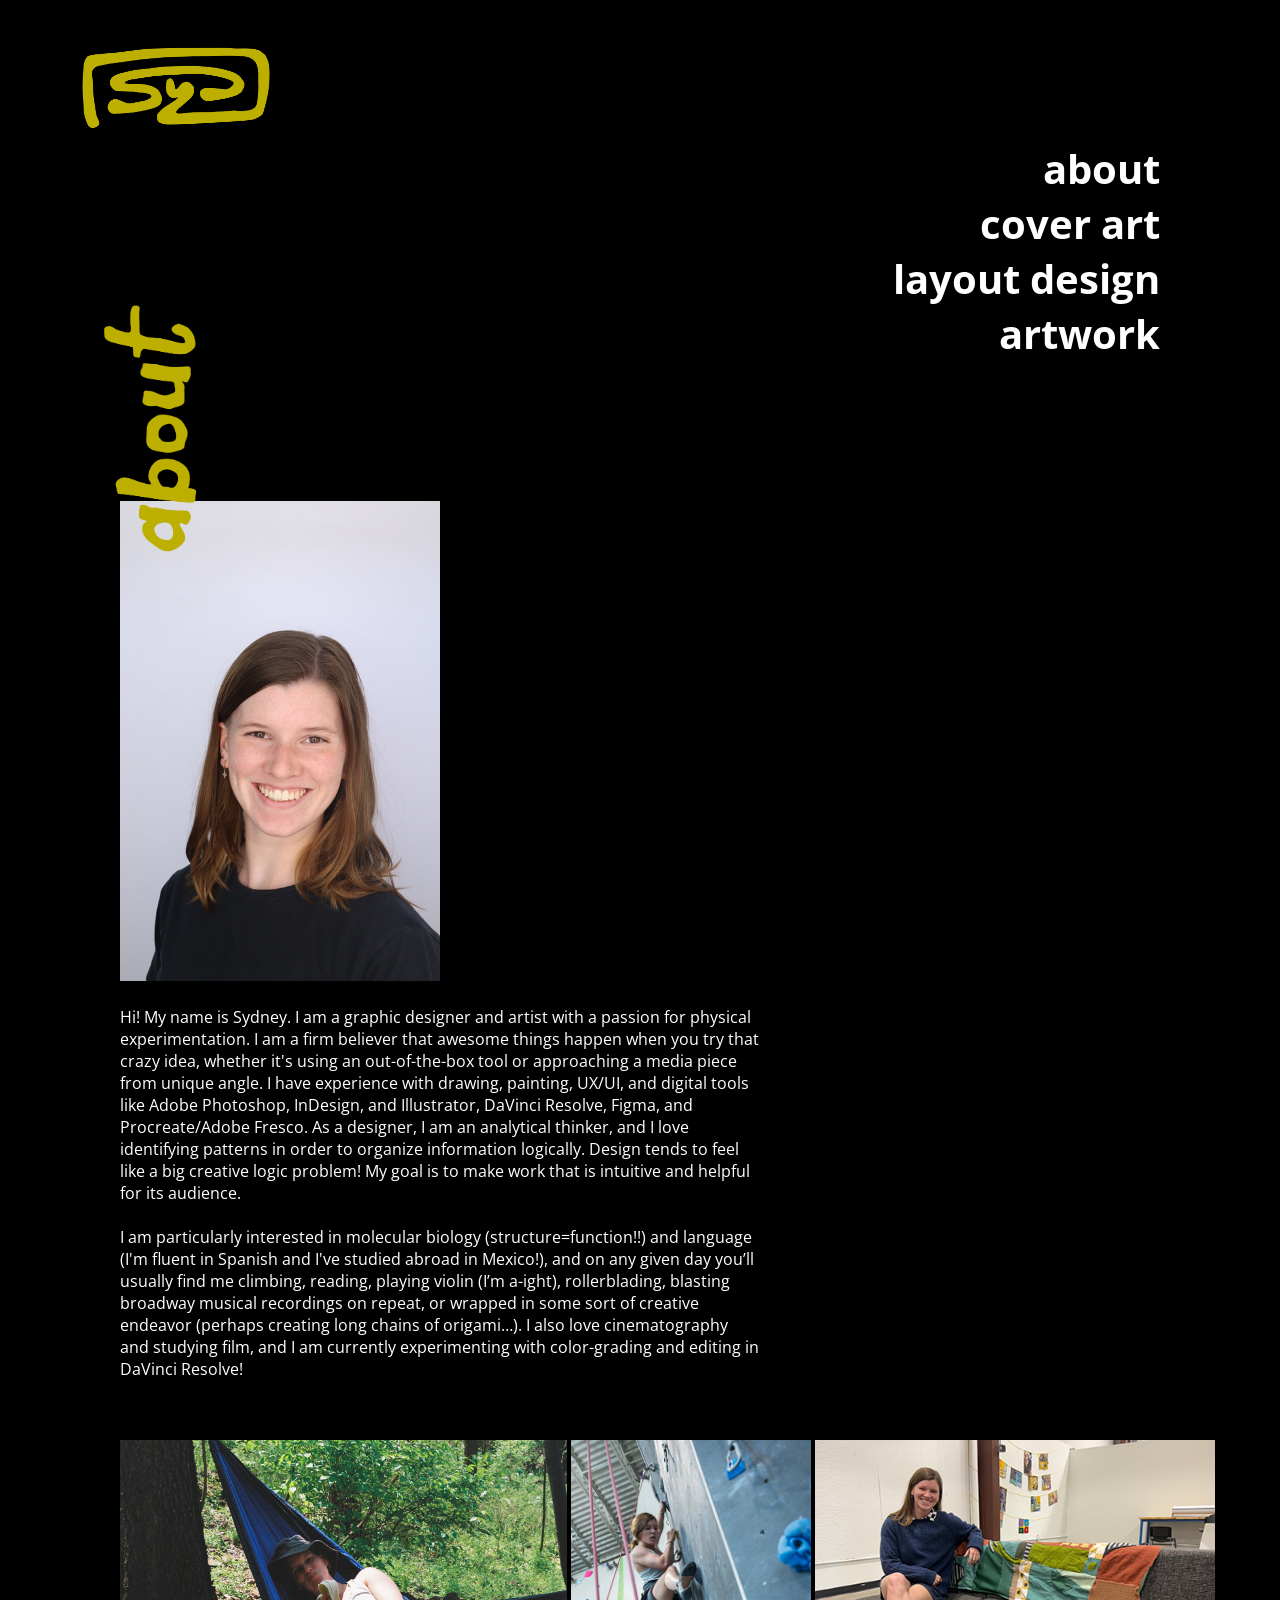
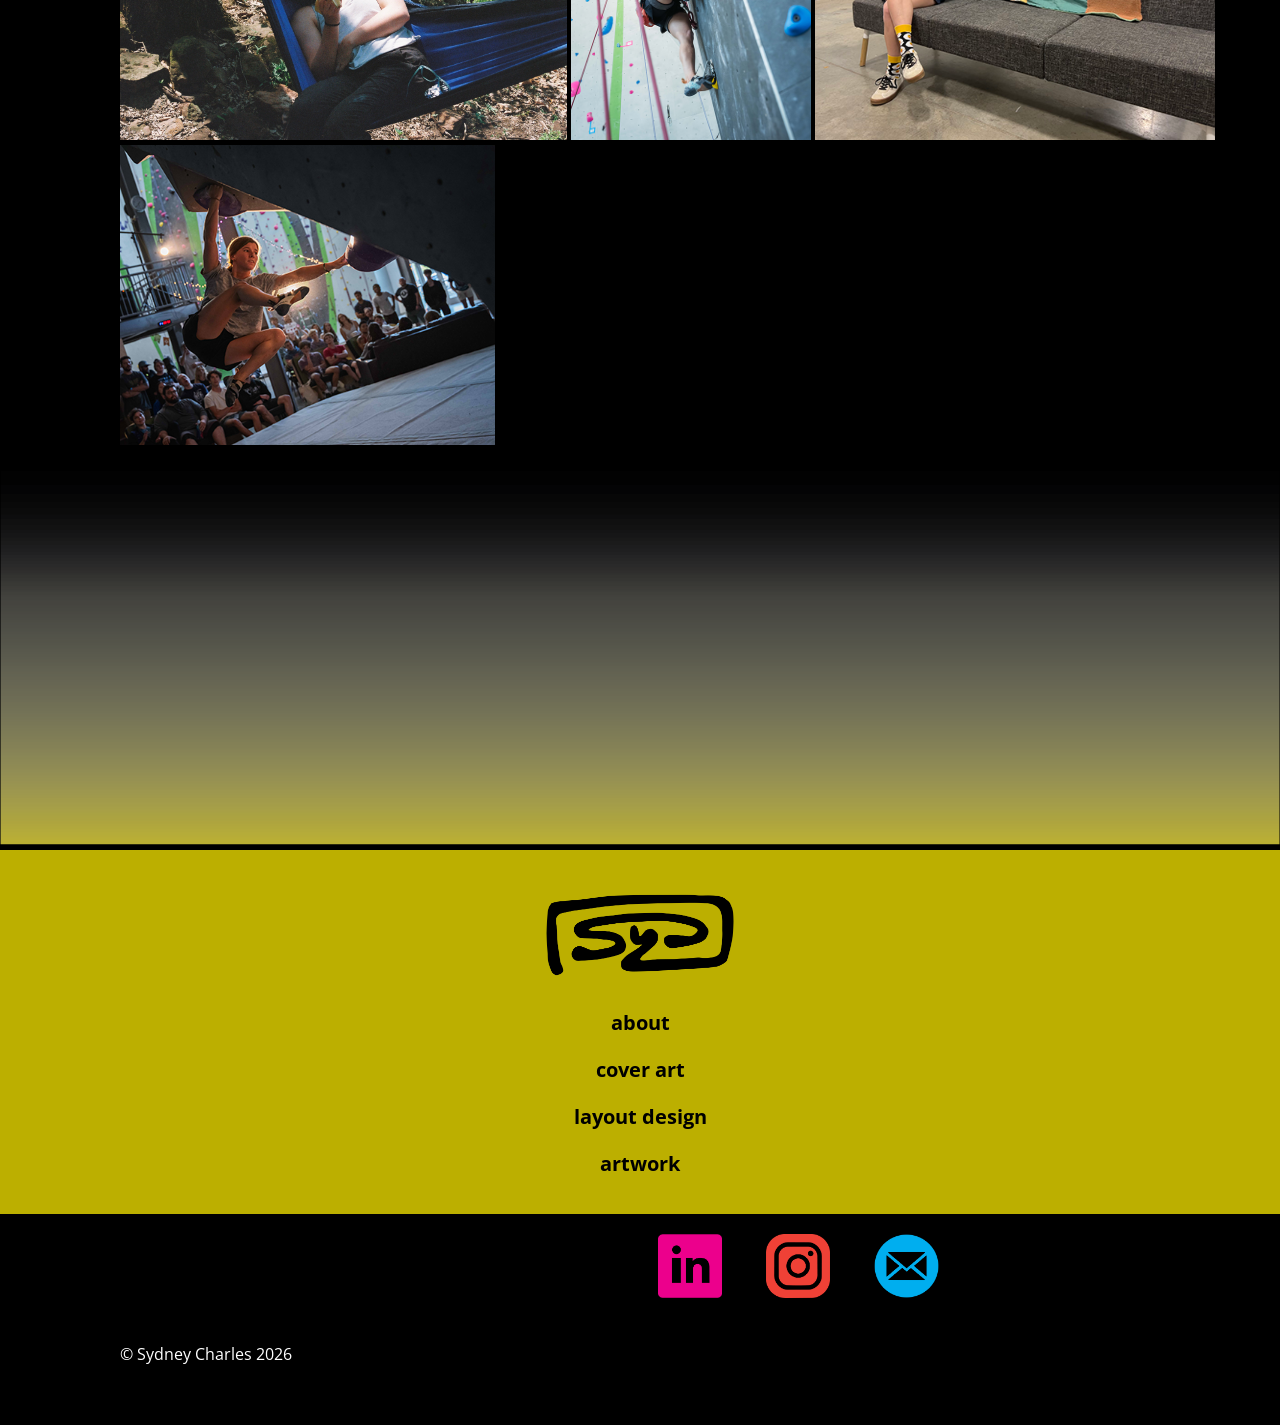
==== about/index.html @ a8200eae "new commit" ====
<!DOCTYPE html>
<html>  
    <head>
        <title>
            about
        </title>
        <link rel="stylesheet" href=" /style.css">
        <link rel="preconnect" href="https://fonts.googleapis.com">
        <link rel="preconnect" href="https://fonts.gstatic.com" crossorigin>
        <link href="https://fonts.googleapis.com/css2?family=Open+Sans:ital,wght@0,300..800;1,300..800&family=Special+Elite&display=swap" rel="stylesheet">
    </head>
    <body>
        <div>
            <a href="/">
                <img src="/assets/sydlogo-char.png" class="logo">
            </a>
        </div>
        <div class="navbardiv">
            <a href=" /about" class="navbar">
                <p>
                about
                </p>
            </a>
            <a href=" /coverart" class="navbar">
                <p>
                cover art
                </p>
            </a>
            <a href=" /layoutdesign" class="navbar">
                <p>
                layout design
                </p>
            </a>
            <a href=" /artwork" class="navbar">
                <p>
                artwork
                </p>
            </a>
        </div>
        <div>
            <img src="/assets/about_char.png" class="funcategories">
        </div>
        </div>
        <img class="portrait" src="/assets/image_me.png">
        <div>
            <p class="blurb">     Hi! My name is Sydney. I am a graphic designer and artist with a passion for physical experimentation. 
                I am a firm believer that awesome things happen when you try that crazy idea, whether it's using an out-of-the-box tool or
                approaching a media piece from unique angle. I have experience with drawing, painting, UX/UI, and digital tools like 
                Adobe Photoshop, InDesign, and Illustrator, DaVinci Resolve, Figma, and Procreate/Adobe Fresco. As a designer, 
                I am an analytical thinker, and I love identifying patterns in order to organize information logically. Design tends to feel
                like a big creative logic problem! My goal is to make work that is intuitive and helpful for its audience.
            <br/>
            <br/>
                I am particularly interested in molecular biology (structure=function!!) and language (I'm fluent in Spanish and I've studied abroad in Mexico!), 
                and on any given day you’ll usually find me climbing, reading, playing violin (I’m a-ight), rollerblading, blasting broadway musical 
                recordings on repeat, or wrapped in some sort of creative endeavor (perhaps creating long chains of origami…). I also love cinematography
                and studying film, and I am currently experimenting with color-grading and editing in DaVinci Resolve!
            </p>
        </div>
        <div class="aboutimagediv">
            <img src="/assets/hammock.JPEG" class="aboutimage">
            <img src="/assets/image_toprope.png" class="aboutimage">
            <img src="/assets/image_meoncouch.png" class="aboutimage">
            <img src="/assets/image_bouldering.png" class="aboutimage">
        </div>
        <img src="/assets/footergradient.png" class="footergradient">
        <div class="footer">
            </br>
            <a href="/">
                <img src="/assets/sydlogo-black.png" class="logofooter">
            </a>
        </div>
        <div class="footer">
            <a href=" /about">
                <p>
                    about
                </p>
            </a>
        </div>
        <div class="footer">
            <a href=" /coverart">
                <p>
                    cover art
                </p>
            </a>
        </div>
        <div class="footer">
            <a href=" /layoutdesign">
                <p>
                    layout design
                </p>
            </a>
        </div>
        <div class="footer">
            <a href=" /artwork">
                <p>
                    artwork
                    <br/>
                    <br/>
                </p>
            </a>
        </div>
         <div class="contacticons">
            <a href="https://www.linkedin.com/in/sydney-charles-209531306/"
                target="_blank">
                <img class="linkedin" src="/assets/linkedinlogo.png">
            </a>
            <a href="https://www.instagram.com/syd_send/"
                target="_blank">
                <img class="linkedin" src="/assets/instagramlogo.png">
            </a>
            <a href="mailto:sydneykcharles@gmail.com">
               <img class="linkedin" src="/assets/email.png">
            </a>
        </div>
        <div>
            <p class="blurb">
                © Sydney Charles 2026
            </p>
        </div>
    </body>
</html>
---- style.css ----
body {
    font-family: "open sans";
    background-color: black;
}

* {
    margin: 0;
    padding: 0;
}

a {
    text-decoration: none;
    color: inherit;
}

:root {
    --chartreuse: #BCAF00;
}

.logo {
    max-width: 15%;
    margin: 40px 0px 0px 80px;
    position: ;
}

.logofooter {
    max-width: 15%;
    margin: 0px 0px 0px 0px
}

.navbar {
    color:white;
    background-color:black;
    font-size: 40px;
    font-weight: bold;
    overflow: scroll;
    font-family: "open sans";
    text-align: right;
}

.navbardiv {
    margin: 0px 120px 0px 0px;
}

.navbar:hover {
    color: var(--chartreuse);
    cursor: pointer;
}

.navbar:active {
    color:orangered;
}

.motto {
    color: white;
    background-color: black;
    font-size: 100px;
    font-weight:;
    margin: 60px 0px 40px 120px;
}

.mottofun1:hover {
    color:#BCAF00;
    cursor: crosshair;
}

.calltoaction {
    color: var(--chartreuse);
    background-color: black;
    font-size: 40px;
    font-weight: ;
    width: 20rem;
    height: 4rem;
    text-align: center;
    border: 2px;
    border-style:solid;
    border-color: var(--chartreuse);
    border-radius: 20rem;
    padding: 0px 0px 0px 0px;
    margin: 20px 0px 0px 120px;
}

.calltoaction:hover {
    cursor: pointer;
    background-color: #BCAF00;
    color: black;
    border-color: var(--chartreuse);
}

.calltoaction:active {
    background-color:orangered;
    color:black;
    border-color:orangered
}

.blurb {
    color: white;
    background-color: black;
    font-size: 16px;
    width: 50%;
    margin: 20px 0px 60px 120px;

}
.blurbtitle {
    color: var(--chartreuse);
    background-color: black;
    font-size: 30px;
    margin: 30px 0px 0px 120px;
    font-weight: bold;
}

.fullwidthimage {
    max-width: 100%;
}

.quote {
    color: white;
    background-color: black;
    font-size: 50px;
    margin: 10rem 0rem;
    text-align: center;
}

.yellowtext {
    color:#BCAF00
}

.footer {
    text-align: center;
    color: black;
    background-color: #BCAF00;
    font-size: 20px;
    padding: 10px 0px;
    font-weight: bold;
}

.footer:hover {
    color:orangered;
    cursor:pointer;
}

.footer:active {
    color:#00aeef
}
.email {
    color: white;
    background-color:#BCAF00;
    text-align: center;
    padding: 2rem;
    font-weight: ;
    font-size: 20px;
}
.email:hover {
    background-color: ;
    color: orangered;
}

.linkedin {
    max-width: 10%;
    padding:20px 20px;
}

.portrait {
    max-width:25%;
    max-height:fit-content;
    border-style:solid;
    border:4px;
    border-color:#BCAF00;
    border-radius:;
    margin: 0px 0px 0px 120px;
}

.albumimage {
    max-width: 50%;
    margin: 0px 0px 0px 120px;
}

.threequarterwidthimage {
    max-width: 75%;
    max-height: auto;
    margin: 0px 0px 0px 120px;
}

.halfwidthimage {
    max-width: 50%;
    max-height: auto;
}

.smallimage {
    max-width: 20%;

}

.funcategories {
    transform: rotate(-90deg);
    display: inline-block;
    margin: 0px 0px 0px 0px;
    max-width:300px;
    top: 145px;
    left: 80px;

}

.aboutimage {
    max-width: 500px;
}

.fableimage {
    max-width: 50%;
    margin: 0px 0px 0px 120px;
}

.fable {
    background-color: black;
    padding: 0px 0px 0px 0px;
}

.fableblurb {
    color: white;
    background-color: black;
    font-size: 16px;
    width: 50%;
    margin: 20px 0px 0px 120px;
    padding: 0px 0px 60px 0px
}

.fableblurbtitle {
    color: var(--chartreuse);
    background-color: black;
    font-size: 30px;
    margin: 30px 0px 0px 120px;
    font-weight: bold;
}

.fablegradient {
    max-width: 100%

}

.footergradient {
    max-width: 100%;
    margin: 0px;
}

.drawingimage {
    max-height: 600px;
}

.drawingimagediv {
    margin: 0px 0px 0px 120px;
}

.origamipainting {
    margin: 0px 0px 0px 120px;
}

.collage {
    max-height: 500px;
}

.collagediv {
    margin: 0px 0px 0px 120px;
}

.contacticons {
    margin: 0px 0px 0px 638px;
}

.gap {
    margin: 120px 0px;
}

.aboutimagediv {
    margin: 0px 0px 0px 120px;
}

.aboutimage {
    max-height: 300px;
}

.bananasdiv {
    margin: 0px 0px 0px 120px  
}

.bananas {
    max-height: 600px;
}

.possumicon {
    max-height: 180px;
}

.possum {
    max-height: 500px;
}

.possumdiv {
    margin: 0px 0px 0px 120px;
}

.theater {
    max-height: 500px;
}

.theaterpres {
    max-width: 500px;
}
.theaterdiv {
    margin: 0px 0px 0px 120px;
}
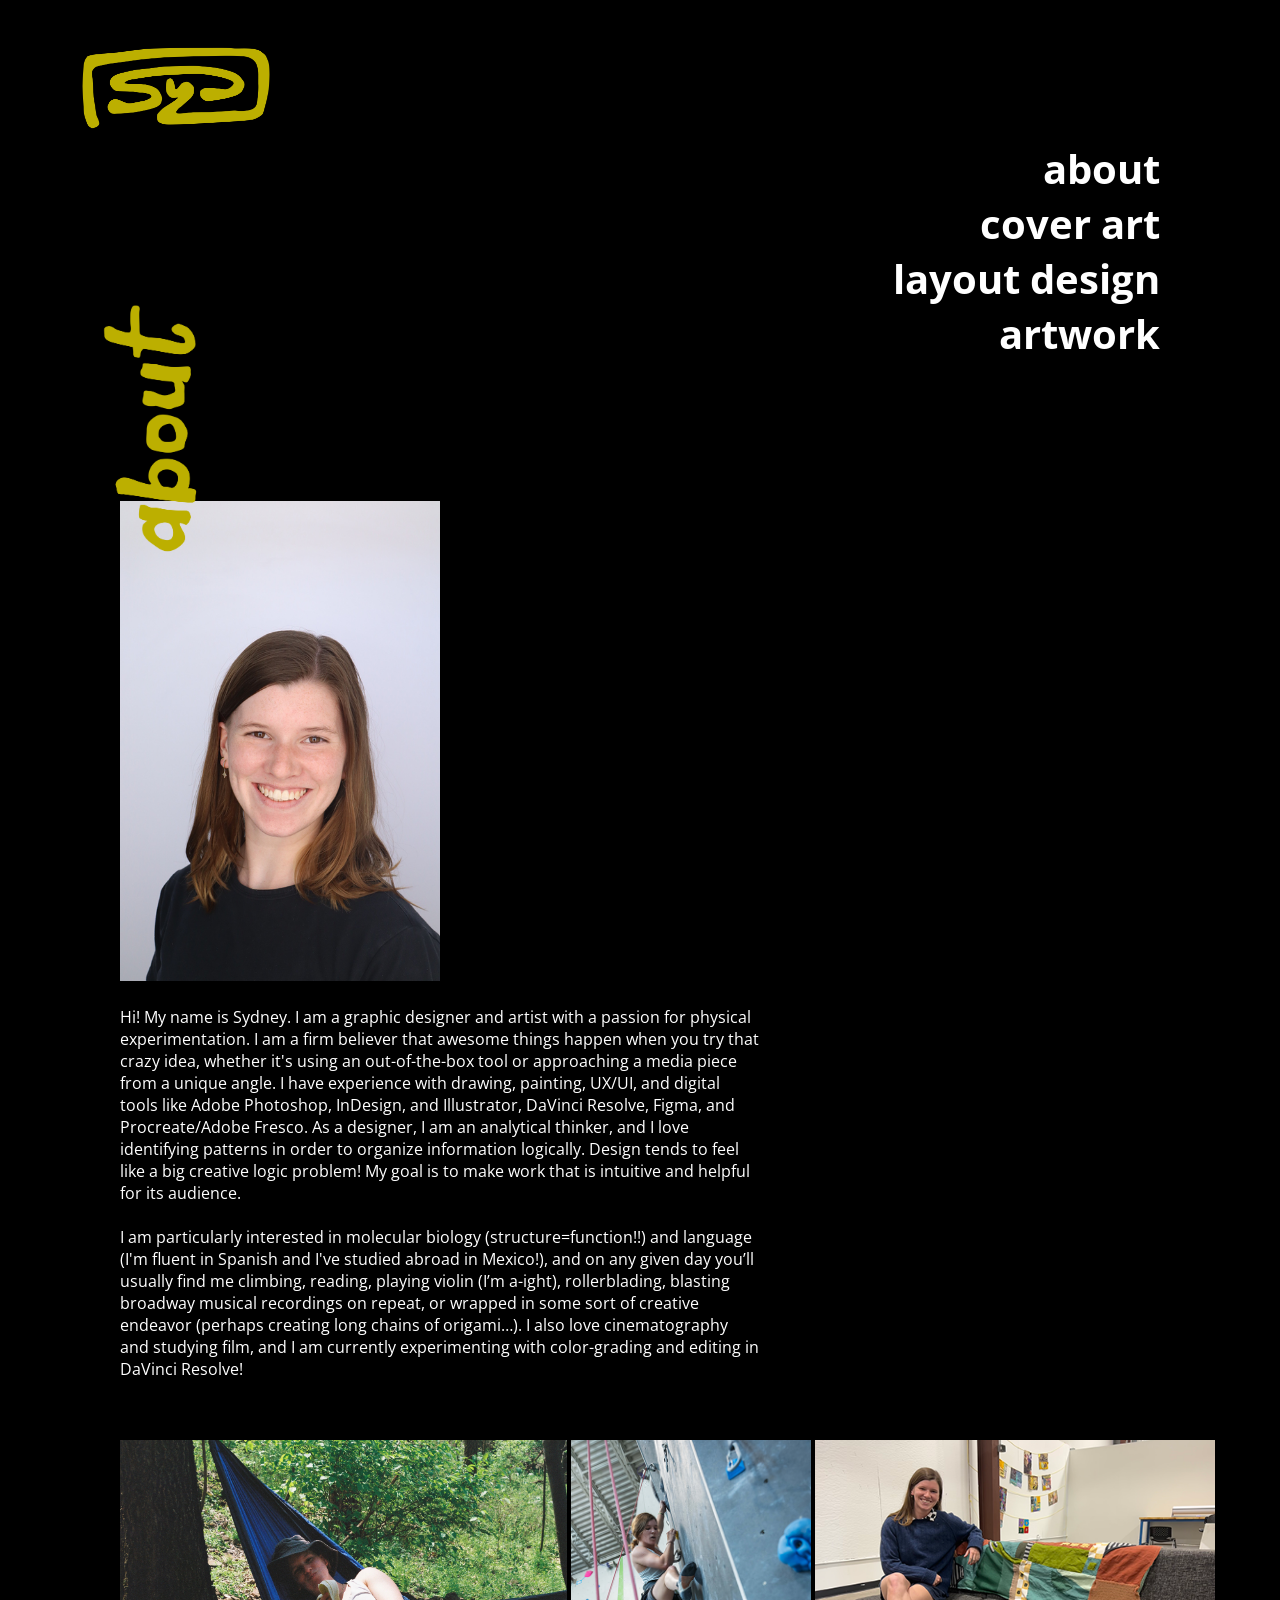
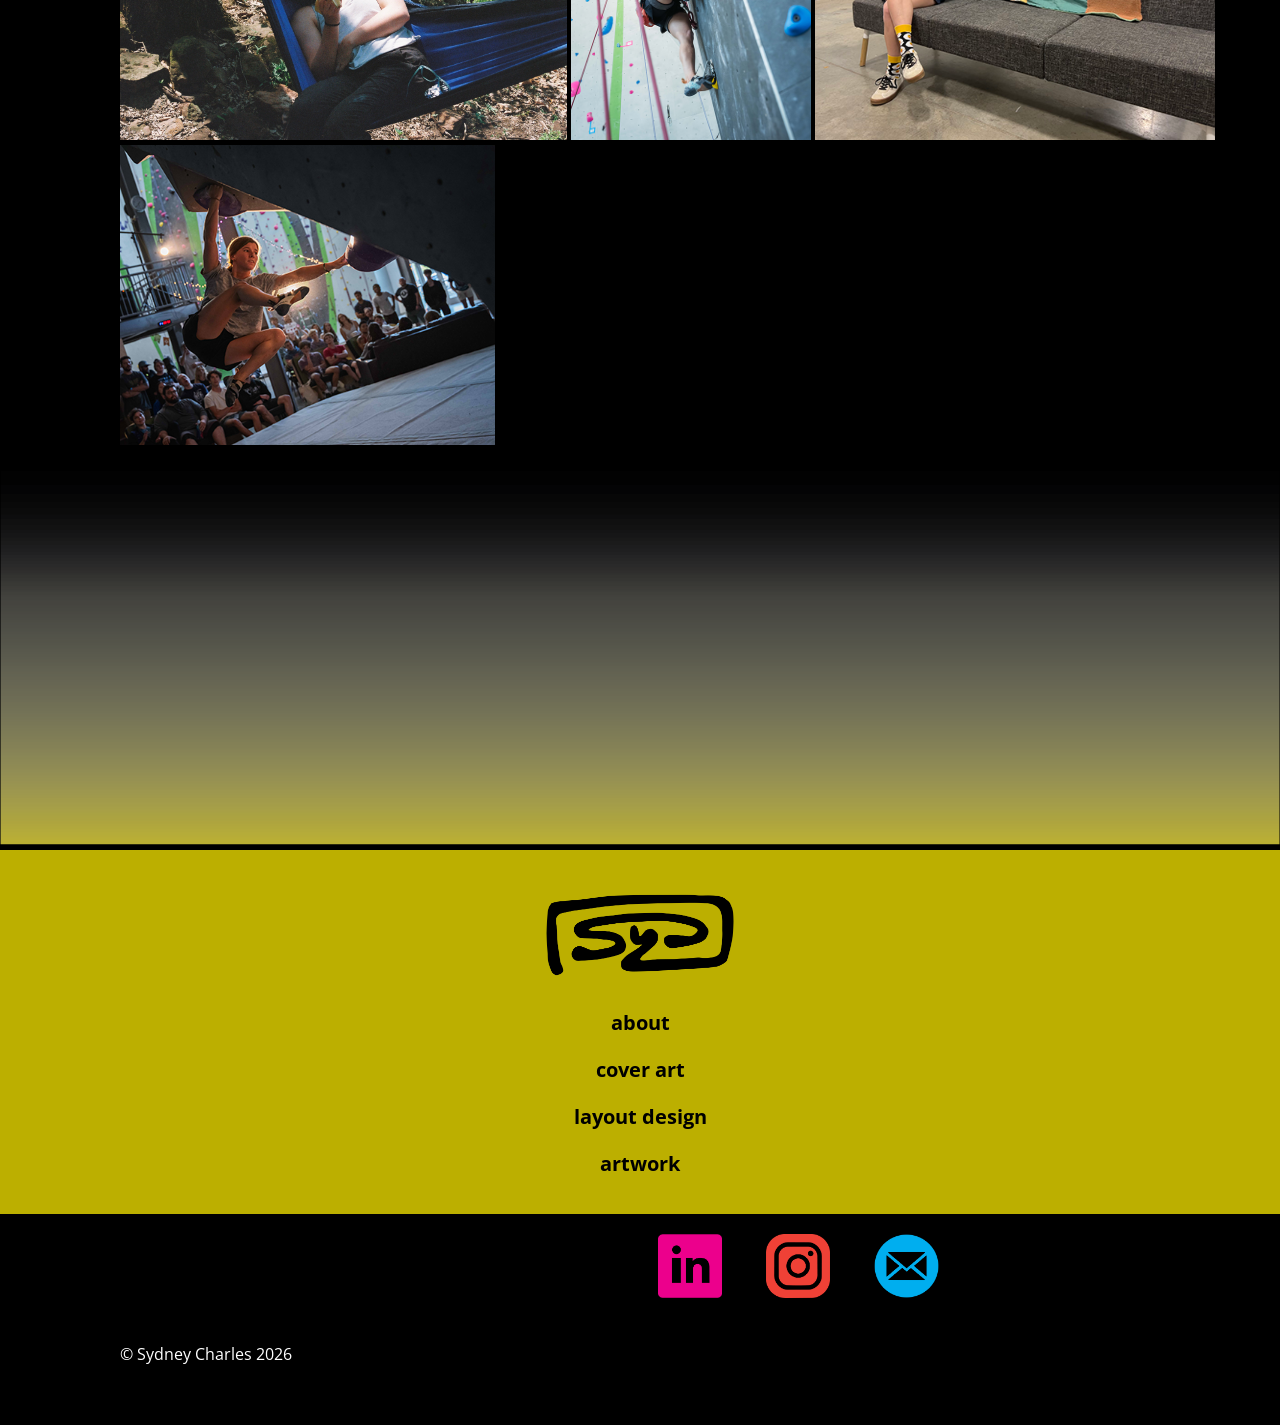
==== commit a7cb11d8: "new commit" ====
--- a/about/index.html
+++ b/about/index.html
@@ -45,7 +45,7 @@
         <div>
             <p class="blurb">     Hi! My name is Sydney. I am a graphic designer and artist with a passion for physical experimentation. 
                 I am a firm believer that awesome things happen when you try that crazy idea, whether it's using an out-of-the-box tool or
-                approaching a media piece from unique angle. I have experience with drawing, painting, UX/UI, and digital tools like 
+                approaching a media piece from a unique angle. I have experience with drawing, painting, UX/UI, and digital tools like 
                 Adobe Photoshop, InDesign, and Illustrator, DaVinci Resolve, Figma, and Procreate/Adobe Fresco. As a designer, 
                 I am an analytical thinker, and I love identifying patterns in order to organize information logically. Design tends to feel
                 like a big creative logic problem! My goal is to make work that is intuitive and helpful for its audience.
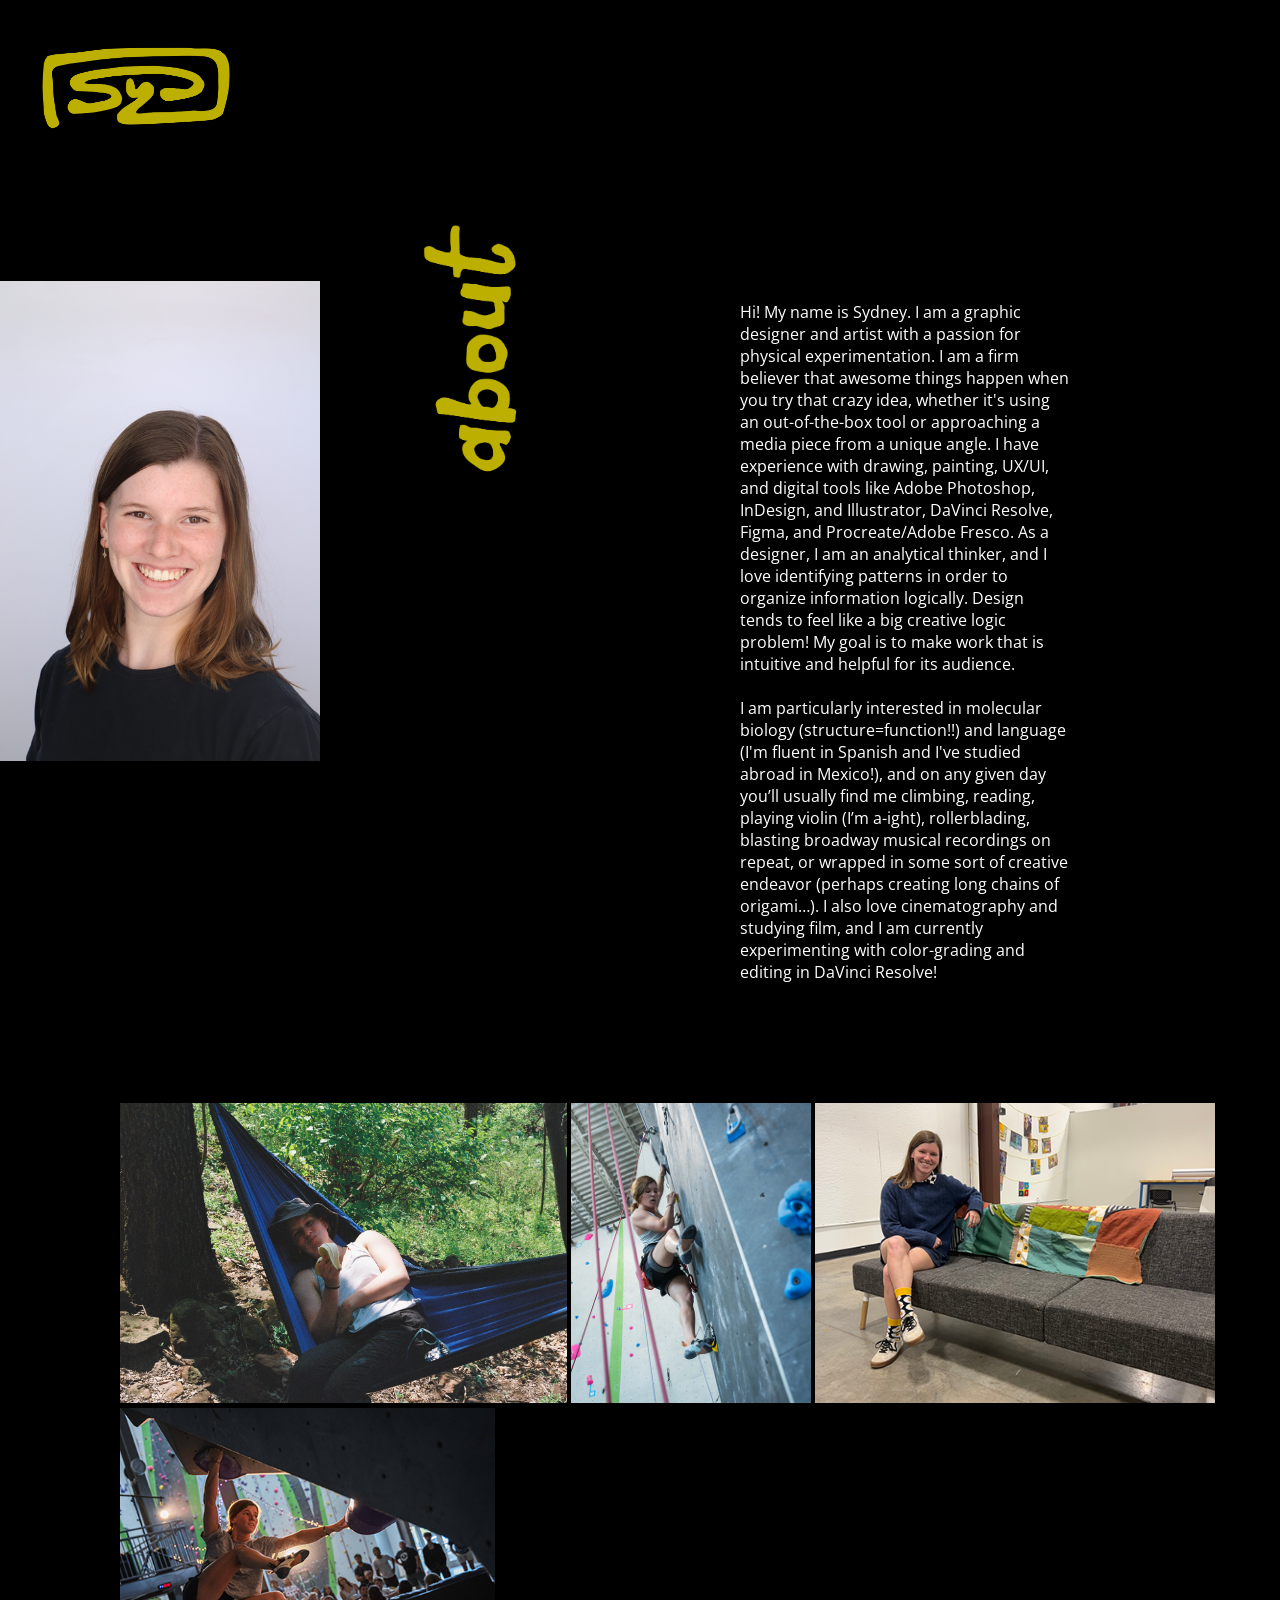
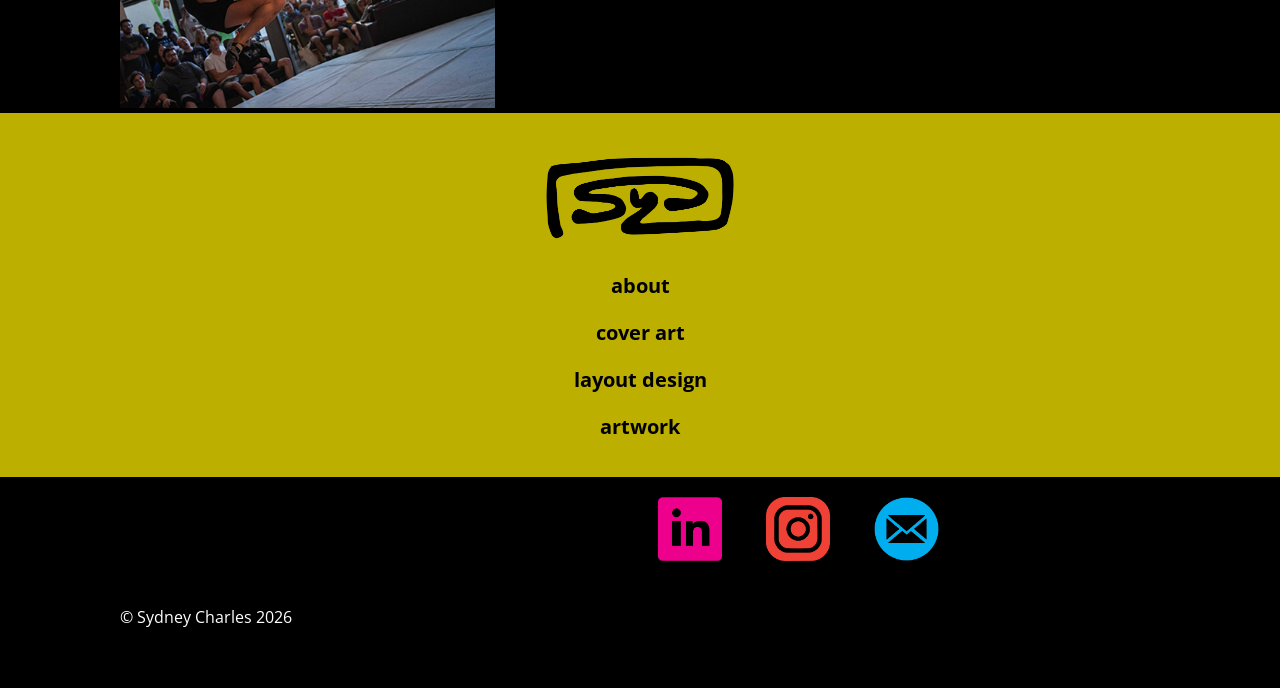
==== commit 122e7a1a: "new commit" ====
--- a/about/index.html
+++ b/about/index.html
@@ -37,25 +37,24 @@
                 </p>
             </a>
         </div>
-        <div>
+        <div class="about">
+            <img class="portrait" src="/assets/image_me.png">
             <img src="/assets/about_char.png" class="funcategories">
-        </div>
-        </div>
-        <img class="portrait" src="/assets/image_me.png">
-        <div>
-            <p class="blurb">     Hi! My name is Sydney. I am a graphic designer and artist with a passion for physical experimentation. 
-                I am a firm believer that awesome things happen when you try that crazy idea, whether it's using an out-of-the-box tool or
-                approaching a media piece from a unique angle. I have experience with drawing, painting, UX/UI, and digital tools like 
-                Adobe Photoshop, InDesign, and Illustrator, DaVinci Resolve, Figma, and Procreate/Adobe Fresco. As a designer, 
-                I am an analytical thinker, and I love identifying patterns in order to organize information logically. Design tends to feel
-                like a big creative logic problem! My goal is to make work that is intuitive and helpful for its audience.
-            <br/>
-            <br/>
-                I am particularly interested in molecular biology (structure=function!!) and language (I'm fluent in Spanish and I've studied abroad in Mexico!), 
-                and on any given day you’ll usually find me climbing, reading, playing violin (I’m a-ight), rollerblading, blasting broadway musical 
-                recordings on repeat, or wrapped in some sort of creative endeavor (perhaps creating long chains of origami…). I also love cinematography
-                and studying film, and I am currently experimenting with color-grading and editing in DaVinci Resolve!
-            </p>
+            <div>
+                <p class="blurb">     Hi! My name is Sydney. I am a graphic designer and artist with a passion for physical experimentation. 
+                    I am a firm believer that awesome things happen when you try that crazy idea, whether it's using an out-of-the-box tool or
+                    approaching a media piece from a unique angle. I have experience with drawing, painting, UX/UI, and digital tools like 
+                    Adobe Photoshop, InDesign, and Illustrator, DaVinci Resolve, Figma, and Procreate/Adobe Fresco. As a designer, 
+                    I am an analytical thinker, and I love identifying patterns in order to organize information logically. Design tends to feel
+                    like a big creative logic problem! My goal is to make work that is intuitive and helpful for its audience.
+                <br/>
+                <br/>
+                    I am particularly interested in molecular biology (structure=function!!) and language (I'm fluent in Spanish and I've studied abroad in Mexico!), 
+                    and on any given day you’ll usually find me climbing, reading, playing violin (I’m a-ight), rollerblading, blasting broadway musical 
+                    recordings on repeat, or wrapped in some sort of creative endeavor (perhaps creating long chains of origami…). I also love cinematography
+                    and studying film, and I am currently experimenting with color-grading and editing in DaVinci Resolve!
+                </p>
+            </div>
         </div>
         <div class="aboutimagediv">
             <img src="/assets/hammock.JPEG" class="aboutimage">
@@ -63,7 +62,7 @@
             <img src="/assets/image_meoncouch.png" class="aboutimage">
             <img src="/assets/image_bouldering.png" class="aboutimage">
         </div>
-        <img src="/assets/footergradient.png" class="footergradient">
+
         <div class="footer">
             </br>
             <a href="/">
--- a/style.css
+++ b/style.css
@@ -19,8 +19,7 @@
 
 .logo {
     max-width: 15%;
-    margin: 40px 0px 0px 80px;
-    position: ;
+    margin: 40px;
 }
 
 .logofooter {
@@ -29,31 +28,42 @@
 }
 
 .navbar {
+    display: flex;
+    flex-direction: row;
+    justify-content: right;
+    align-items: center;
+    gap: 12px;
+    min-width: 800px;
+}
+
+.navbardiv {
+    display: flex;
+    flex-direction: row;
+    justify-content: right;
+    align-items: center;
+    height: 100px;
+    margin: 0px 80px 0px 0px;
+}
+
+.navbarbutton {
     color:white;
-    background-color:black;
-    font-size: 40px;
+    font-size: 20px;
     font-weight: bold;
-    overflow: scroll;
     font-family: "open sans";
-    text-align: right;
-}
-
-.navbardiv {
-    margin: 0px 120px 0px 0px;
-}
-
-.navbar:hover {
+    padding: 40px;
+}
+.navbarbutton:hover {
     color: var(--chartreuse);
     cursor: pointer;
 }
 
-.navbar:active {
+.navbarbutton:active {
     color:orangered;
 }
 
 .motto {
     color: white;
-    background-color: black;
+    background-color: ;
     font-size: 100px;
     font-weight:;
     margin: 60px 0px 40px 120px;
@@ -64,17 +74,22 @@
     cursor: crosshair;
 }
 
+.meltingbackground {
+    background: url('/assets/melting.png');
+    padding: 200px 0px;
+}
+
 .calltoaction {
-    color: var(--chartreuse);
-    background-color: black;
+    color: white;
+    background-color: ;
     font-size: 40px;
-    font-weight: ;
+    font-weight: medium ;
     width: 20rem;
     height: 4rem;
     text-align: center;
     border: 2px;
     border-style:solid;
-    border-color: var(--chartreuse);
+    border-color: white;
     border-radius: 20rem;
     padding: 0px 0px 0px 0px;
     margin: 20px 0px 0px 120px;
@@ -107,6 +122,26 @@
     font-size: 30px;
     margin: 30px 0px 0px 120px;
     font-weight: bold;
+}
+
+.blurbcontainer {
+    display: flex;
+    flex-direction: column;
+    gap: .75rem;
+}
+
+.blurbchild {
+    display: flex;
+    flex-direction: column;
+    gap: 8px;
+}
+
+@media screen and (min-width:320px) {
+    .blurbcontainer {
+        display: flex;
+        flex-direction: row;
+        gap: 1.5rem;
+    }
 }
 
 .fullwidthimage {
@@ -163,11 +198,6 @@
 .portrait {
     max-width:25%;
     max-height:fit-content;
-    border-style:solid;
-    border:4px;
-    border-color:#BCAF00;
-    border-radius:;
-    margin: 0px 0px 0px 120px;
 }
 
 .albumimage {
@@ -193,11 +223,7 @@
 
 .funcategories {
     transform: rotate(-90deg);
-    display: inline-block;
-    margin: 0px 0px 0px 0px;
     max-width:300px;
-    top: 145px;
-    left: 80px;
 
 }
 
@@ -307,4 +333,11 @@
 }
 .theaterdiv {
     margin: 0px 0px 0px 120px;
+}
+
+.about {
+    display: flex;
+    flex-direction: row;
+    align-items: start;
+    margin: 0px 0px 60px 0px;
 }
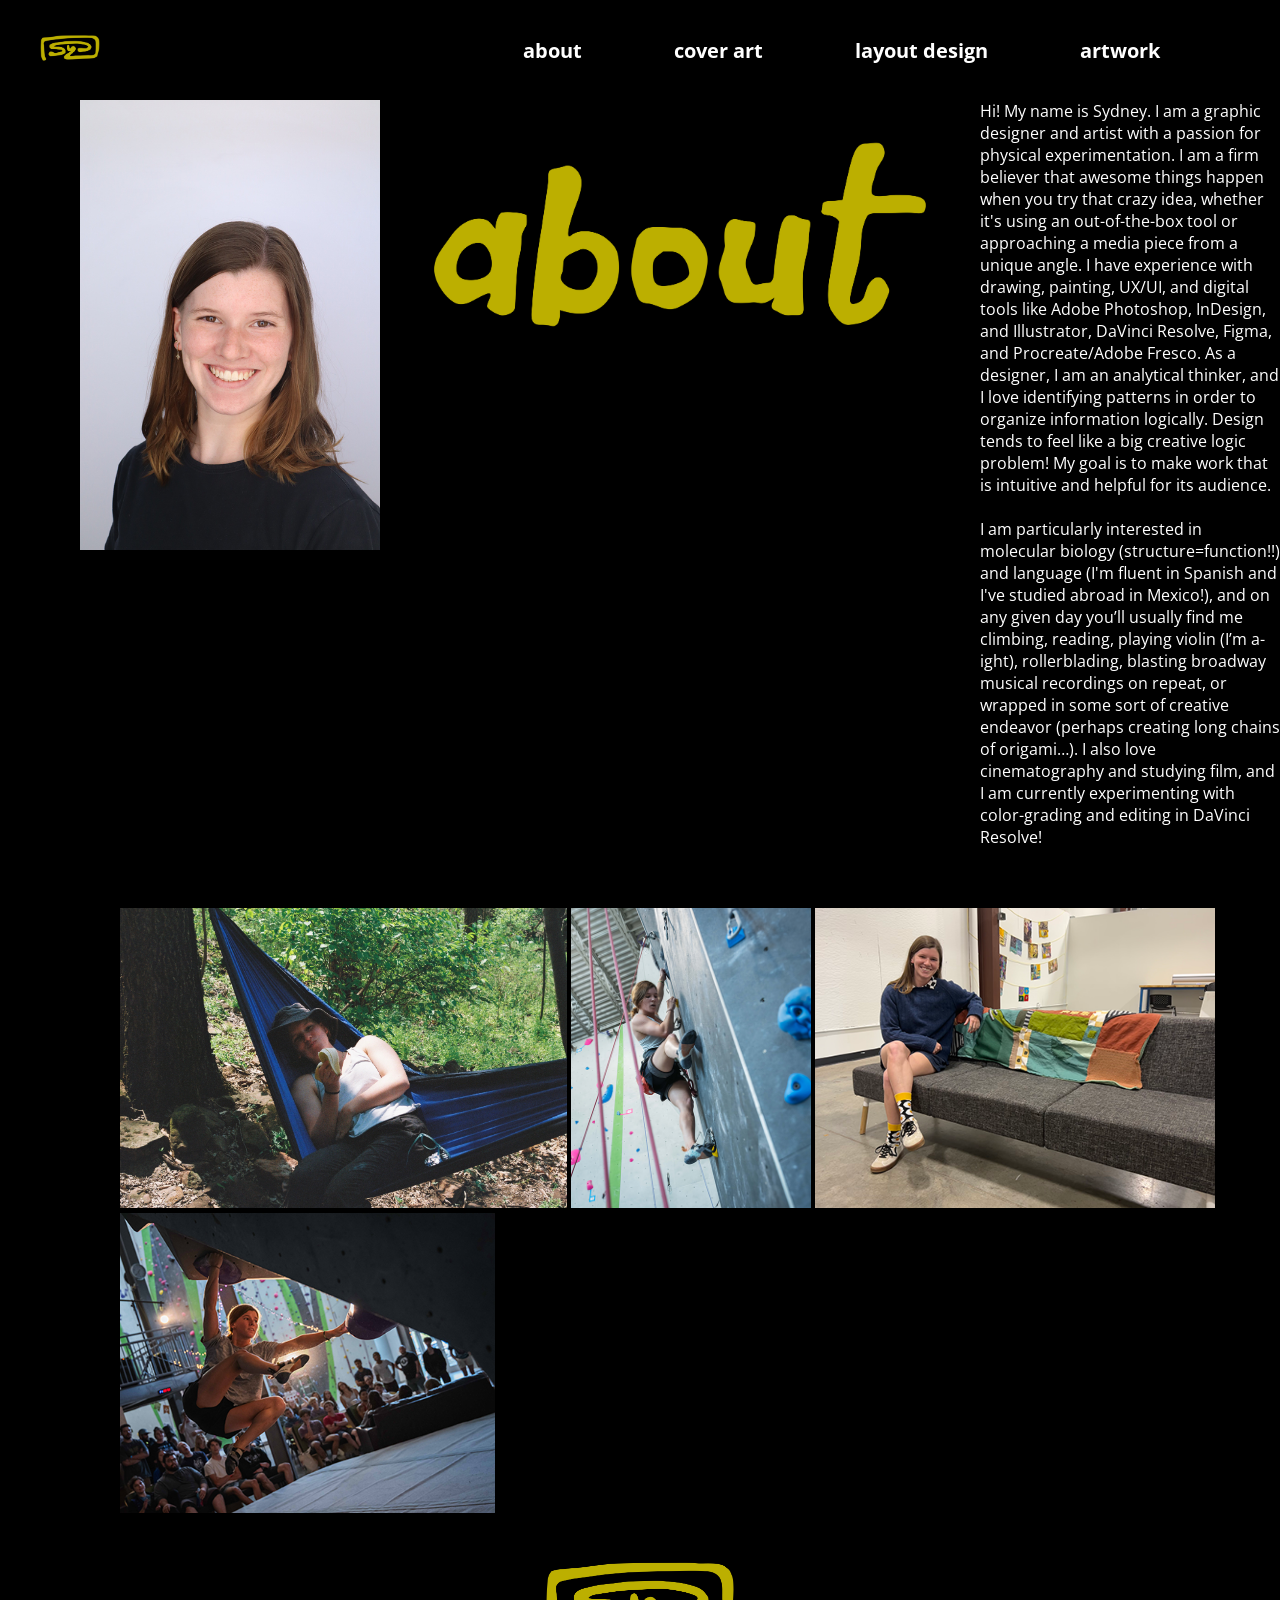
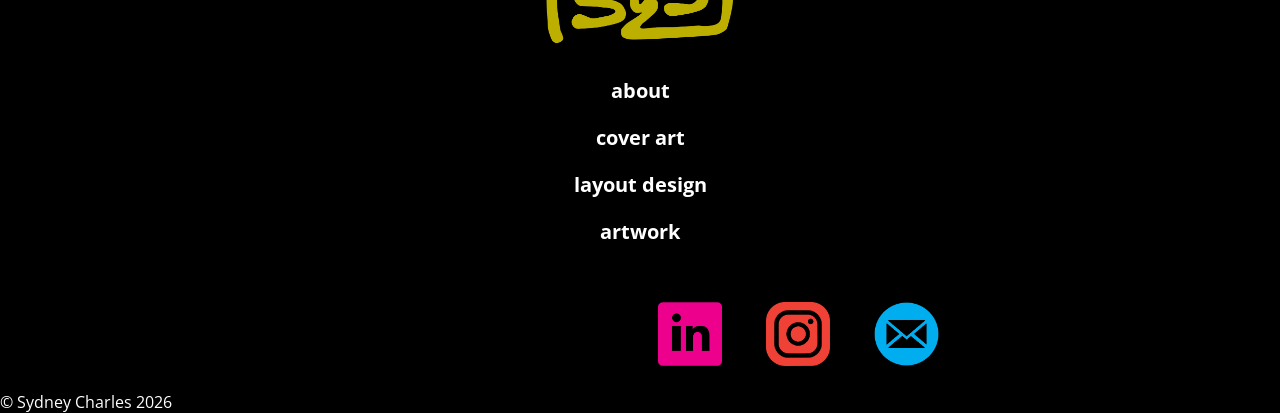
==== commit e39790a1: "new commit" ====
--- a/about/index.html
+++ b/about/index.html
@@ -10,32 +10,34 @@
         <link href="https://fonts.googleapis.com/css2?family=Open+Sans:ital,wght@0,300..800;1,300..800&family=Special+Elite&display=swap" rel="stylesheet">
     </head>
     <body>
-        <div>
-            <a href="/">
-                <img src="/assets/sydlogo-char.png" class="logo">
-            </a>
-        </div>
         <div class="navbardiv">
-            <a href=" /about" class="navbar">
-                <p>
-                about
-                </p>
-            </a>
-            <a href=" /coverart" class="navbar">
-                <p>
-                cover art
-                </p>
-            </a>
-            <a href=" /layoutdesign" class="navbar">
-                <p>
-                layout design
-                </p>
-            </a>
-            <a href=" /artwork" class="navbar">
-                <p>
-                artwork
-                </p>
-            </a>
+            <div>
+                <a href=" /">
+                <img src="/assets/sydlogo-char.png" class="logo"> 
+                </a>
+            </div>
+            <div class="navbar">
+                <a href=" /about" class="navbarbutton">
+                    <p>
+                        about
+                    </p>
+                </a>
+                <a href=" /coverart" class="navbarbutton">
+                    <p>
+                        cover art
+                    </p>
+                </a>
+                <a href=" /layoutdesign" class="navbarbutton">
+                    <p>
+                        layout design
+                    </p>
+                </a>
+                <a href=" /artwork" class="navbarbutton">
+                    <p>
+                        artwork
+                    </p>
+                </a>
+            </div>
         </div>
         <div class="about">
             <img class="portrait" src="/assets/image_me.png">
@@ -66,7 +68,7 @@
         <div class="footer">
             </br>
             <a href="/">
-                <img src="/assets/sydlogo-black.png" class="logofooter">
+                <img src="/assets/sydlogo-char.png" class="logofooter">
             </a>
         </div>
         <div class="footer">
--- a/style.css
+++ b/style.css
@@ -112,15 +112,11 @@
     color: white;
     background-color: black;
     font-size: 16px;
-    width: 50%;
-    margin: 20px 0px 60px 120px;
 
 }
 .blurbtitle {
-    color: var(--chartreuse);
-    background-color: black;
+    color: white;
     font-size: 30px;
-    margin: 30px 0px 0px 120px;
     font-weight: bold;
 }
 
@@ -140,8 +136,45 @@
     .blurbcontainer {
         display: flex;
         flex-direction: row;
-        gap: 1.5rem;
+        gap: 1rem;
+        margin: 60px 0px 60px 0px;
     }
+}
+
+.waterdiv {
+    display: flex;
+    flex-direction: row;
+    align-items: center;
+    gap: 60px;
+    margin: 60px 60px 60px 80px;
+}
+
+.watertext {
+    display: flex;
+    flex-direction: column;
+    gap: 12px;
+}
+
+.waterimage {
+    max-width: 900px;
+}
+
+.algernondiv {
+    display: flex;
+    flex-direction: row;
+    margin: 60px 60px 60px 80px;
+    gap: 60px;
+    align-items: center;
+}
+
+.algernontext {
+    display: flex;
+    flex-direction: column;
+    gap: 12px;
+}
+
+.algernonimage {
+    max-width: 900px;
 }
 
 .fullwidthimage {
@@ -162,20 +195,19 @@
 
 .footer {
     text-align: center;
-    color: black;
-    background-color: #BCAF00;
+    color: white;
     font-size: 20px;
     padding: 10px 0px;
     font-weight: bold;
 }
 
 .footer:hover {
-    color:orangered;
+    color: var(--chartreuse);
     cursor:pointer;
 }
 
 .footer:active {
-    color:#00aeef
+    color: orangered;
 }
 .email {
     color: white;
@@ -200,10 +232,25 @@
     max-height:fit-content;
 }
 
-.albumimage {
-    max-width: 50%;
-    margin: 0px 0px 0px 120px;
-}
+.nexttonormaltext {
+    display: flex;
+    flex-direction: column;
+    gap: 12px;
+}
+
+.nexttonormaldiv {
+    display: flex;
+    flex-direction: row;
+    align-items: center;
+    gap: 60px;
+    margin: 60px 60px 60px 80px;
+}
+
+.nexttonormalimage {
+    max-width: 900px;
+}
+
+
 
 .threequarterwidthimage {
     max-width: 75%;
@@ -221,10 +268,15 @@
 
 }
 
+.funcategoriesdiv {
+    display: flex;
+    flex-direction: row;
+    justify-content: end;
+    align-items: center;
+}
+
 .funcategories {
-    transform: rotate(-90deg);
-    max-width:300px;
-
+    max-width: 50%;
 }
 
 .aboutimage {
@@ -258,16 +310,6 @@
     font-weight: bold;
 }
 
-.fablegradient {
-    max-width: 100%
-
-}
-
-.footergradient {
-    max-width: 100%;
-    margin: 0px;
-}
-
 .drawingimage {
     max-height: 600px;
 }
@@ -339,5 +381,5 @@
     display: flex;
     flex-direction: row;
     align-items: start;
-    margin: 0px 0px 60px 0px;
+    margin: 0px 0px 60px 80px;
 }
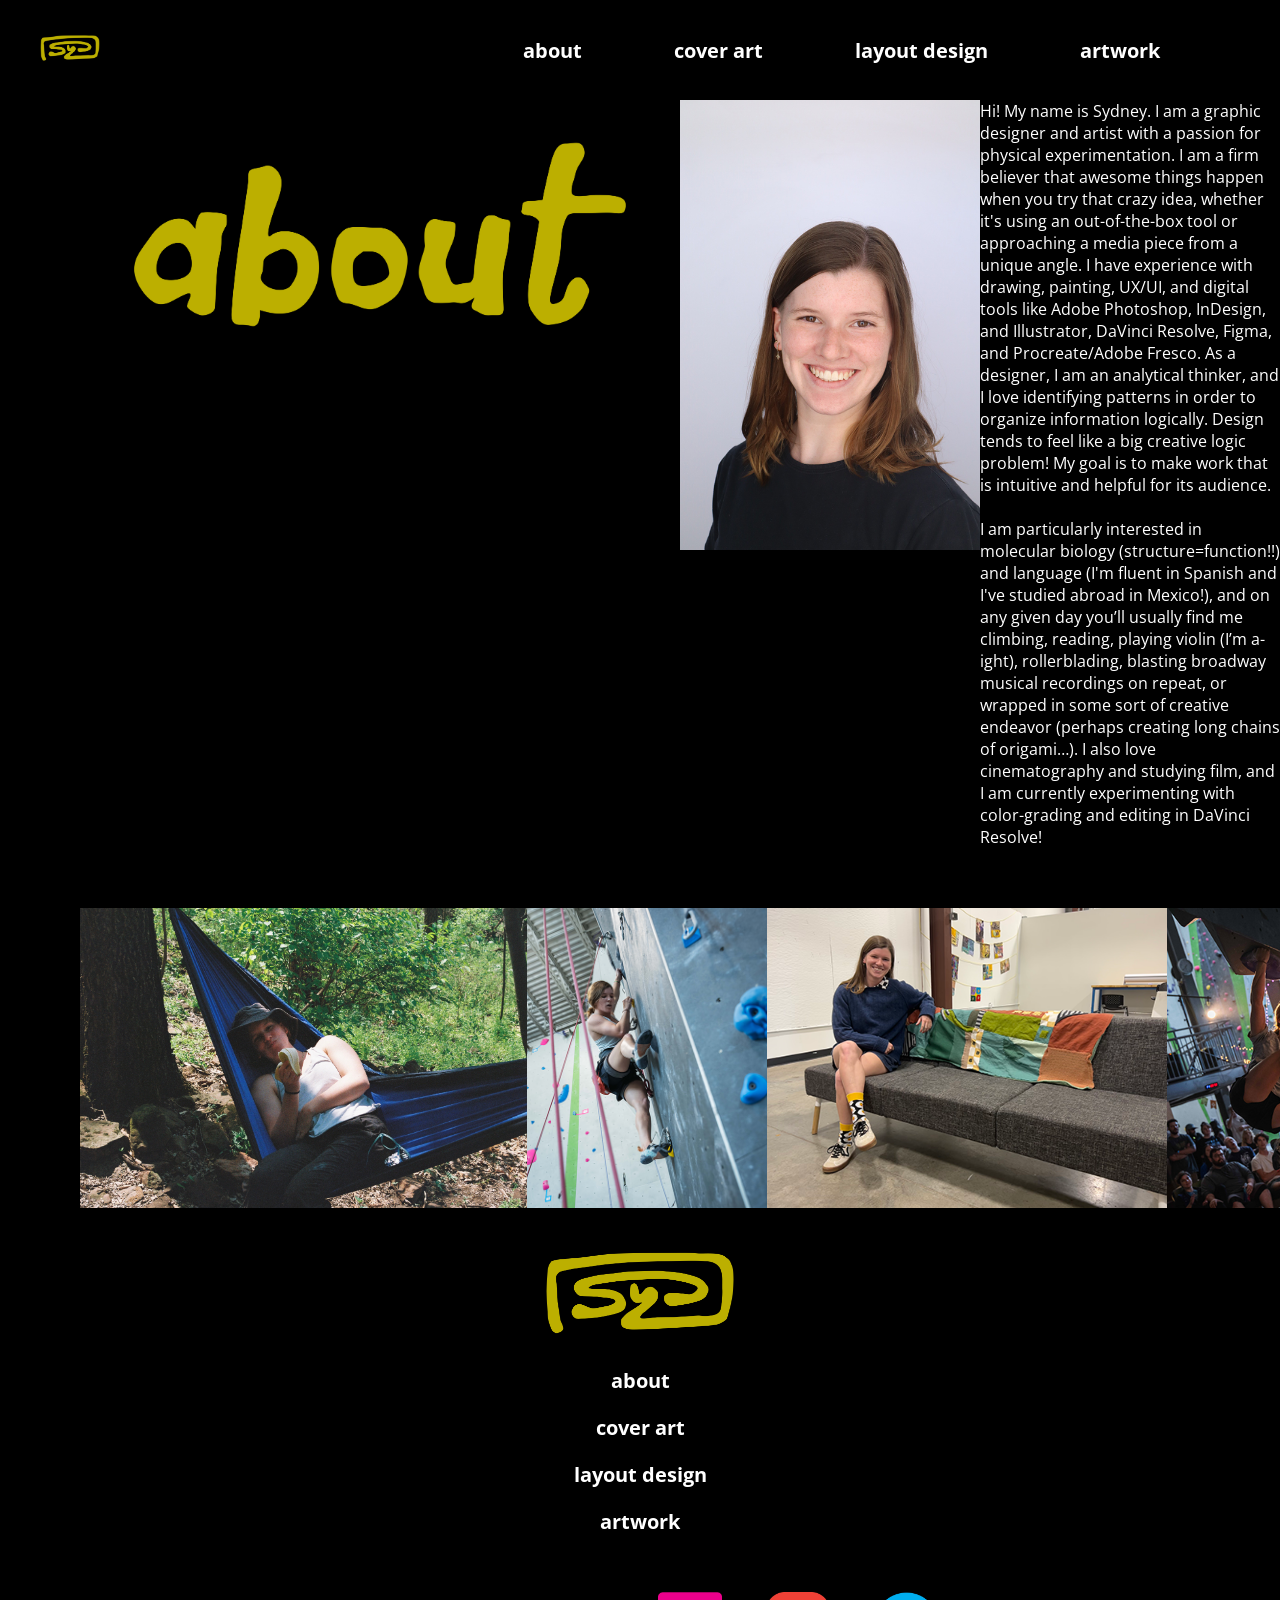
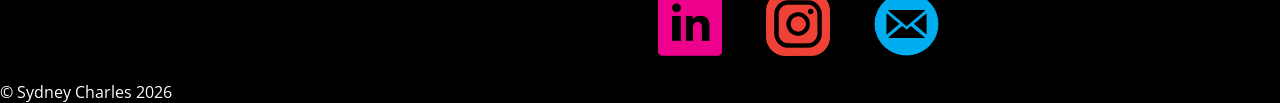
==== commit 33338cd1: "new commit" ====
--- a/about/index.html
+++ b/about/index.html
@@ -40,8 +40,8 @@
             </div>
         </div>
         <div class="about">
+            <img src="/assets/about_char.png" class="funcategories">
             <img class="portrait" src="/assets/image_me.png">
-            <img src="/assets/about_char.png" class="funcategories">
             <div>
                 <p class="blurb">     Hi! My name is Sydney. I am a graphic designer and artist with a passion for physical experimentation. 
                     I am a firm believer that awesome things happen when you try that crazy idea, whether it's using an out-of-the-box tool or
--- a/style.css
+++ b/style.css
@@ -283,6 +283,19 @@
     max-width: 500px;
 }
 
+.aboutimage {
+    max-height: 300px;
+}
+
+.aboutimagediv {
+    display: flex;
+    flex-direction: row;
+    justify-content: space-between;
+    align-items: flex-start;
+    margin: 0px 80px 0px 80px;
+
+}
+
 .fableimage {
     max-width: 50%;
     margin: 0px 0px 0px 120px;
@@ -338,14 +351,6 @@
     margin: 120px 0px;
 }
 
-.aboutimagediv {
-    margin: 0px 0px 0px 120px;
-}
-
-.aboutimage {
-    max-height: 300px;
-}
-
 .bananasdiv {
     margin: 0px 0px 0px 120px  
 }
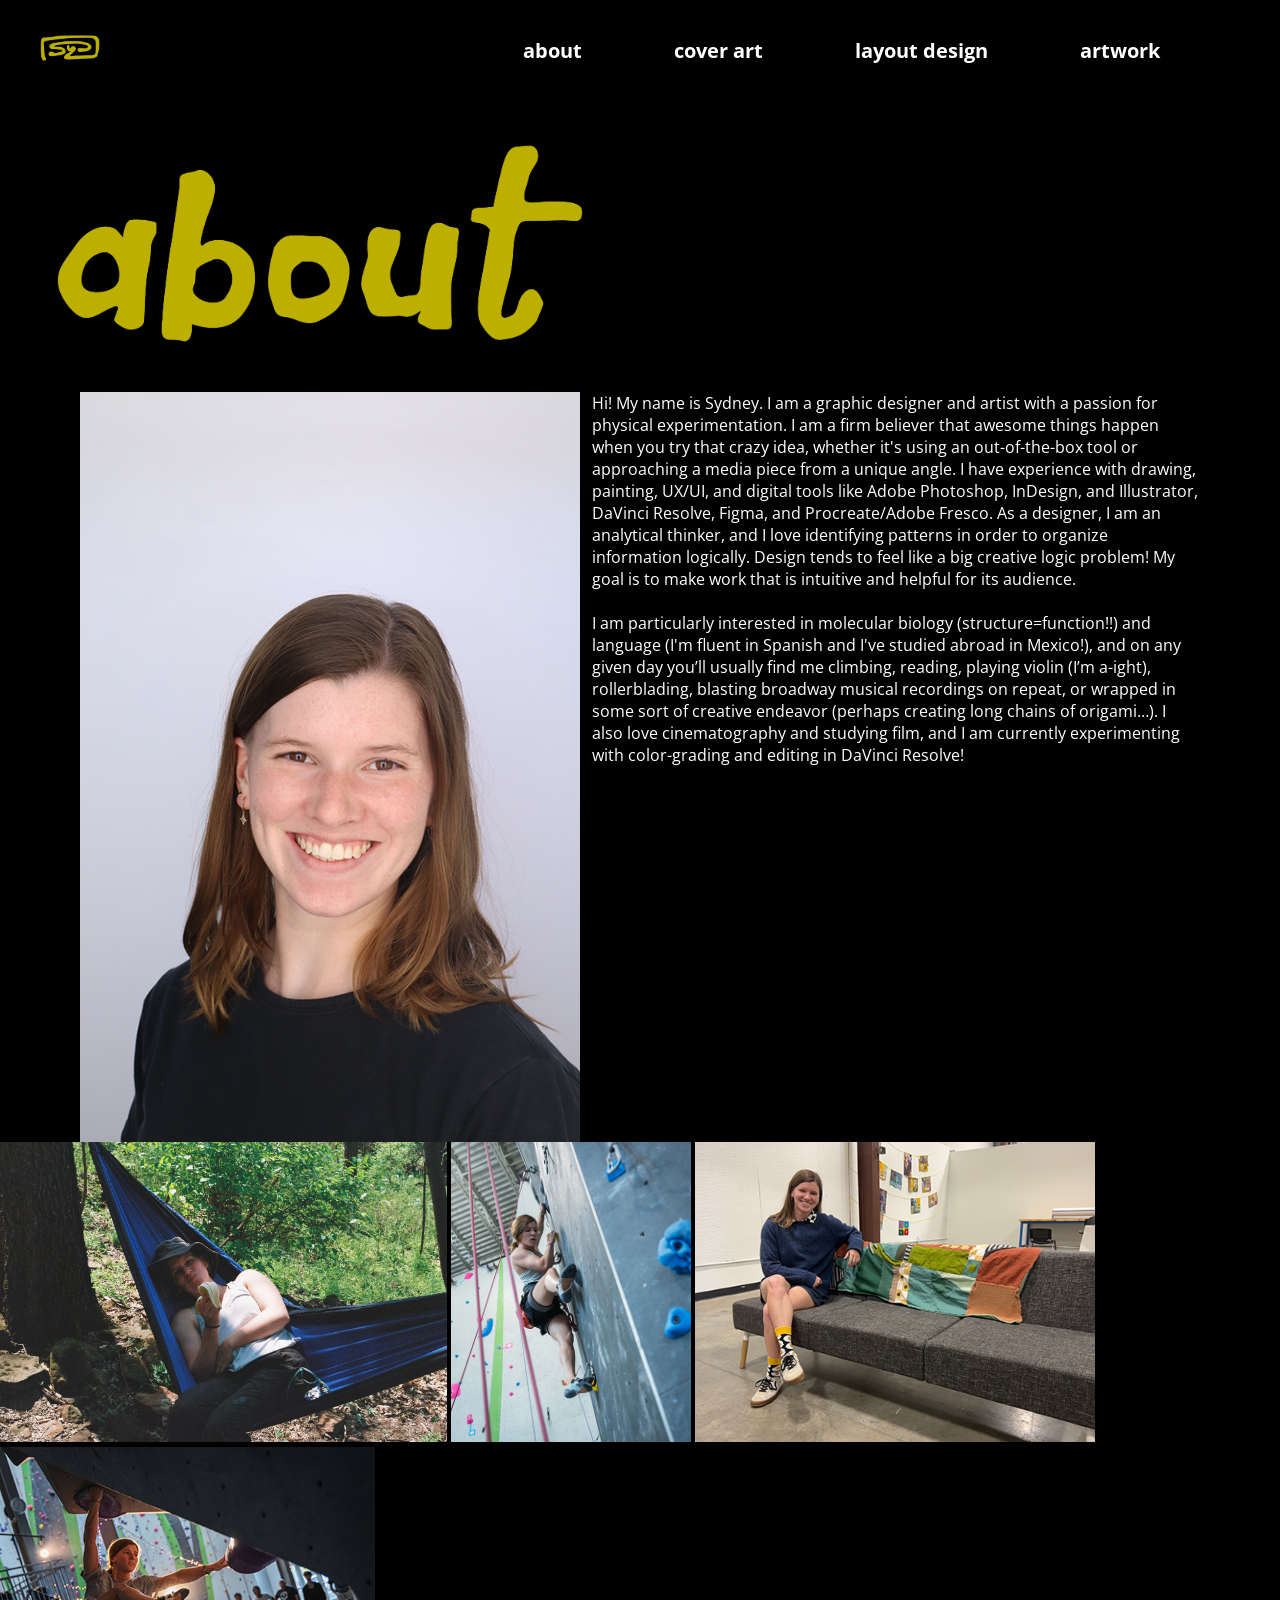
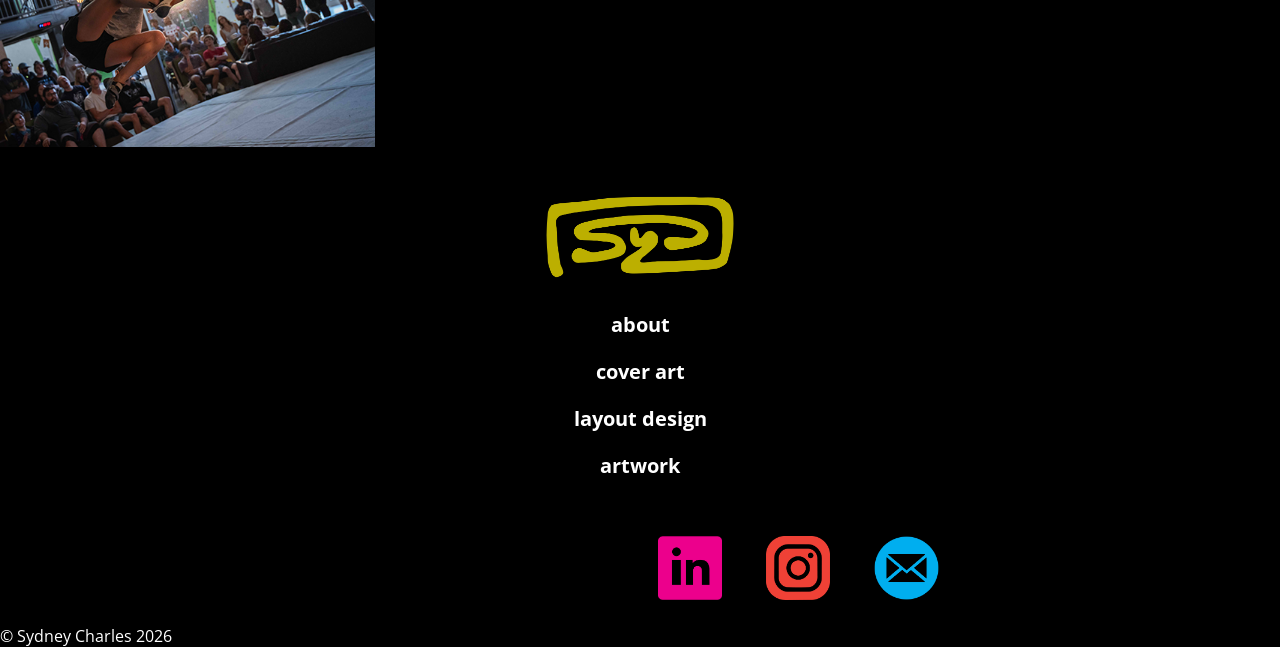
==== commit b041ce05: "new commit" ====
--- a/about/index.html
+++ b/about/index.html
@@ -39,18 +39,18 @@
                 </a>
             </div>
         </div>
-        <div class="about">
-            <img src="/assets/about_char.png" class="funcategories">
+        <img src="/assets/about_char.png" class="funcategories">
+        <div class="aboutdiv">
             <img class="portrait" src="/assets/image_me.png">
-            <div>
+            <div class="abouttext">
                 <p class="blurb">     Hi! My name is Sydney. I am a graphic designer and artist with a passion for physical experimentation. 
                     I am a firm believer that awesome things happen when you try that crazy idea, whether it's using an out-of-the-box tool or
                     approaching a media piece from a unique angle. I have experience with drawing, painting, UX/UI, and digital tools like 
                     Adobe Photoshop, InDesign, and Illustrator, DaVinci Resolve, Figma, and Procreate/Adobe Fresco. As a designer, 
                     I am an analytical thinker, and I love identifying patterns in order to organize information logically. Design tends to feel
                     like a big creative logic problem! My goal is to make work that is intuitive and helpful for its audience.
-                <br/>
-                <br/>
+                    <br>
+                    <br>
                     I am particularly interested in molecular biology (structure=function!!) and language (I'm fluent in Spanish and I've studied abroad in Mexico!), 
                     and on any given day you’ll usually find me climbing, reading, playing violin (I’m a-ight), rollerblading, blasting broadway musical 
                     recordings on repeat, or wrapped in some sort of creative endeavor (perhaps creating long chains of origami…). I also love cinematography
--- a/style.css
+++ b/style.css
@@ -17,23 +17,18 @@
     --chartreuse: #BCAF00;
 }
 
-.logo {
-    max-width: 15%;
-    margin: 40px;
-}
-
-.logofooter {
-    max-width: 15%;
-    margin: 0px 0px 0px 0px
-}
-
-.navbar {
-    display: flex;
-    flex-direction: row;
-    justify-content: right;
-    align-items: center;
-    gap: 12px;
-    min-width: 800px;
+/* image sizes */
+.threequarterwidthimage {
+    max-width: 75%;
+    max-height: auto;
+    margin: 0px 0px 0px 120px;
+}
+.halfwidthimage {
+    max-width: 50%;
+    max-height: auto;
+}
+.smallimage {
+    max-width: 20%;
 }
 
 .navbardiv {
@@ -43,22 +38,48 @@
     align-items: center;
     height: 100px;
     margin: 0px 80px 0px 0px;
-}
-
-.navbarbutton {
-    color:white;
-    font-size: 20px;
-    font-weight: bold;
-    font-family: "open sans";
-    padding: 40px;
-}
-.navbarbutton:hover {
-    color: var(--chartreuse);
-    cursor: pointer;
-}
-
-.navbarbutton:active {
-    color:orangered;
+    }
+    .navbar {
+        display: flex;
+        flex-direction: row;
+        justify-content: right;
+        align-items: center;
+        gap: 12px;
+        min-width: 800px;
+    }
+    .logo {
+        max-width: 15%;
+        margin: 40px;
+    }
+    .navbarbutton {
+        color:white;
+        font-size: 20px;
+        font-weight: bold;
+        font-family: "open sans";
+        padding: 40px;
+    }
+        .navbarbutton:hover {
+            color: var(--chartreuse);
+            cursor: pointer;
+        }
+        .navbarbutton:active {
+            color:orangered;
+        }
+    .funcategoriesdiv {
+        display: flex;
+        flex-direction: row;
+        justify-content: end;
+        align-items: center;
+    }
+        .funcategories {
+            max-width: 50%;
+        }
+
+/* HOME page stuff below*/
+
+.meltingbackground {
+    background: url('/assets/melting.png');
+    padding: 200px 0px;
 }
 
 .motto {
@@ -68,16 +89,10 @@
     font-weight:;
     margin: 60px 0px 40px 120px;
 }
-
-.mottofun1:hover {
-    color:#BCAF00;
-    cursor: crosshair;
-}
-
-.meltingbackground {
-    background: url('/assets/melting.png');
-    padding: 200px 0px;
-}
+    .mottofun1:hover {
+        color:#BCAF00;
+        cursor: crosshair;
+    }
 
 .calltoaction {
     color: white;
@@ -94,23 +109,20 @@
     padding: 0px 0px 0px 0px;
     margin: 20px 0px 0px 120px;
 }
-
-.calltoaction:hover {
-    cursor: pointer;
-    background-color: #BCAF00;
-    color: black;
-    border-color: var(--chartreuse);
-}
-
-.calltoaction:active {
-    background-color:orangered;
-    color:black;
-    border-color:orangered
-}
+    .calltoaction:hover {
+        cursor: pointer;
+        background-color: #BCAF00;
+        color: black;
+        border-color: var(--chartreuse);
+    }
+    .calltoaction:active {
+        background-color:orangered;
+        color:black;
+        border-color:orangered
+    }
 
 .blurb {
     color: white;
-    background-color: black;
     font-size: 16px;
 
 }
@@ -125,21 +137,80 @@
     flex-direction: column;
     gap: .75rem;
 }
-
-.blurbchild {
-    display: flex;
-    flex-direction: column;
-    gap: 8px;
-}
-
-@media screen and (min-width:320px) {
-    .blurbcontainer {
-        display: flex;
-        flex-direction: row;
-        gap: 1rem;
-        margin: 60px 0px 60px 0px;
-    }
-}
+    .blurbchild {
+        display: flex;
+        flex-direction: column;
+        gap: 8px;
+    }
+    @media screen and (min-width:320px) {
+        .blurbcontainer {
+            display: flex;
+            flex-direction: row;
+            gap: 1rem;
+            margin: 60px 0px 60px 0px;
+        }
+    }
+
+.quote {
+    color: white;
+    background-color: black;
+    font-size: 50px;
+    margin: 10rem 0rem;
+    text-align: center;
+}
+
+.logofooter {
+        max-width: 15%;
+        margin: 0px 0px 0px 0px
+    }
+.footer {
+    text-align: center;
+    color: white;
+    font-size: 20px;
+    padding: 10px 0px;
+    font-weight: bold;
+}
+    .footer:hover {
+        color: var(--chartreuse);
+        cursor:pointer;
+    }
+    .footer:active {
+        color: orangered;
+    }
+
+.linkedin {
+    max-width: 10%;
+    padding:20px 20px;
+}
+
+/* ABOUT */
+
+.aboutdiv {
+    display: flex;
+    flex-direction: row;
+    justify-content: space-between;
+    align-items: flex-start;
+    margin: 0px 80px 0px 80px;
+    gap: 12px;
+}
+    .aboutimage {
+        max-height: 300px;
+    }
+
+    .abouttext {
+        display: flex;
+        flex-direction: column;
+        align-items
+    }
+
+.about {
+    display: flex;
+    flex-direction: row;
+    align-items: start;
+    margin: 0px 0px 60px 80px;
+}
+
+/* COVER ART */
 
 .waterdiv {
     display: flex;
@@ -148,16 +219,14 @@
     gap: 60px;
     margin: 60px 60px 60px 80px;
 }
-
-.watertext {
-    display: flex;
-    flex-direction: column;
-    gap: 12px;
-}
-
-.waterimage {
-    max-width: 900px;
-}
+    .watertext {
+        display: flex;
+        flex-direction: column;
+        gap: 12px;
+    }
+    .waterimage {
+        max-width: 900px;
+    }
 
 .algernondiv {
     display: flex;
@@ -166,77 +235,14 @@
     gap: 60px;
     align-items: center;
 }
-
-.algernontext {
-    display: flex;
-    flex-direction: column;
-    gap: 12px;
-}
-
-.algernonimage {
-    max-width: 900px;
-}
-
-.fullwidthimage {
-    max-width: 100%;
-}
-
-.quote {
-    color: white;
-    background-color: black;
-    font-size: 50px;
-    margin: 10rem 0rem;
-    text-align: center;
-}
-
-.yellowtext {
-    color:#BCAF00
-}
-
-.footer {
-    text-align: center;
-    color: white;
-    font-size: 20px;
-    padding: 10px 0px;
-    font-weight: bold;
-}
-
-.footer:hover {
-    color: var(--chartreuse);
-    cursor:pointer;
-}
-
-.footer:active {
-    color: orangered;
-}
-.email {
-    color: white;
-    background-color:#BCAF00;
-    text-align: center;
-    padding: 2rem;
-    font-weight: ;
-    font-size: 20px;
-}
-.email:hover {
-    background-color: ;
-    color: orangered;
-}
-
-.linkedin {
-    max-width: 10%;
-    padding:20px 20px;
-}
-
-.portrait {
-    max-width:25%;
-    max-height:fit-content;
-}
-
-.nexttonormaltext {
-    display: flex;
-    flex-direction: column;
-    gap: 12px;
-}
+    .algernontext {
+        display: flex;
+        flex-direction: column;
+        gap: 12px;
+    }
+    .algernonimage {
+        max-width: 900px;
+    }
 
 .nexttonormaldiv {
     display: flex;
@@ -245,56 +251,47 @@
     gap: 60px;
     margin: 60px 60px 60px 80px;
 }
-
-.nexttonormalimage {
-    max-width: 900px;
-}
-
-
-
-.threequarterwidthimage {
-    max-width: 75%;
-    max-height: auto;
-    margin: 0px 0px 0px 120px;
-}
-
-.halfwidthimage {
-    max-width: 50%;
-    max-height: auto;
-}
-
-.smallimage {
-    max-width: 20%;
-
-}
-
-.funcategoriesdiv {
-    display: flex;
-    flex-direction: row;
-    justify-content: end;
-    align-items: center;
-}
-
-.funcategories {
-    max-width: 50%;
-}
-
-.aboutimage {
-    max-width: 500px;
-}
-
-.aboutimage {
-    max-height: 300px;
-}
-
-.aboutimagediv {
-    display: flex;
-    flex-direction: row;
-    justify-content: space-between;
-    align-items: flex-start;
-    margin: 0px 80px 0px 80px;
-
-}
+    .nexttonormaltext {
+        display: flex;
+        flex-direction: column;
+        gap: 12px;
+    }
+
+    .nexttonormalimage {
+        max-width: 900px;
+    }
+
+    .fullwidthimage {
+    max-width: 100%;
+}
+
+/* LAYOUT DESIGN */
+
+.menudiv {
+    display: flex;
+    flex-direction: column;
+    justify-content: flex-start;
+}
+    .menutext {
+        display: flex;
+    }
+
+.possumdiv {
+    margin: 0px 0px 0px 120px;
+}
+    .possumicon {
+        max-height: 180px;
+    }
+    .possum {
+        max-height: 500px;
+    }
+
+.bananasdiv {
+    margin: 0px 0px 0px 120px  
+}
+    .bananas {
+        max-height: 600px;
+    }
 
 .fableimage {
     max-width: 50%;
@@ -323,13 +320,24 @@
     font-weight: bold;
 }
 
-.drawingimage {
-    max-height: 600px;
-}
+/* ARTWORK */
+
+.theaterdiv {
+    margin: 0px 0px 0px 120px;
+}
+    .theater {
+        max-height: 500px;
+    }
+    .theaterpres {
+    max-width: 500px;
+    }
 
 .drawingimagediv {
     margin: 0px 0px 0px 120px;
 }
+    .drawingimage {
+        max-height: 600px;
+    }
 
 .origamipainting {
     margin: 0px 0px 0px 120px;
@@ -350,41 +358,3 @@
 .gap {
     margin: 120px 0px;
 }
-
-.bananasdiv {
-    margin: 0px 0px 0px 120px  
-}
-
-.bananas {
-    max-height: 600px;
-}
-
-.possumicon {
-    max-height: 180px;
-}
-
-.possum {
-    max-height: 500px;
-}
-
-.possumdiv {
-    margin: 0px 0px 0px 120px;
-}
-
-.theater {
-    max-height: 500px;
-}
-
-.theaterpres {
-    max-width: 500px;
-}
-.theaterdiv {
-    margin: 0px 0px 0px 120px;
-}
-
-.about {
-    display: flex;
-    flex-direction: row;
-    align-items: start;
-    margin: 0px 0px 60px 80px;
-}
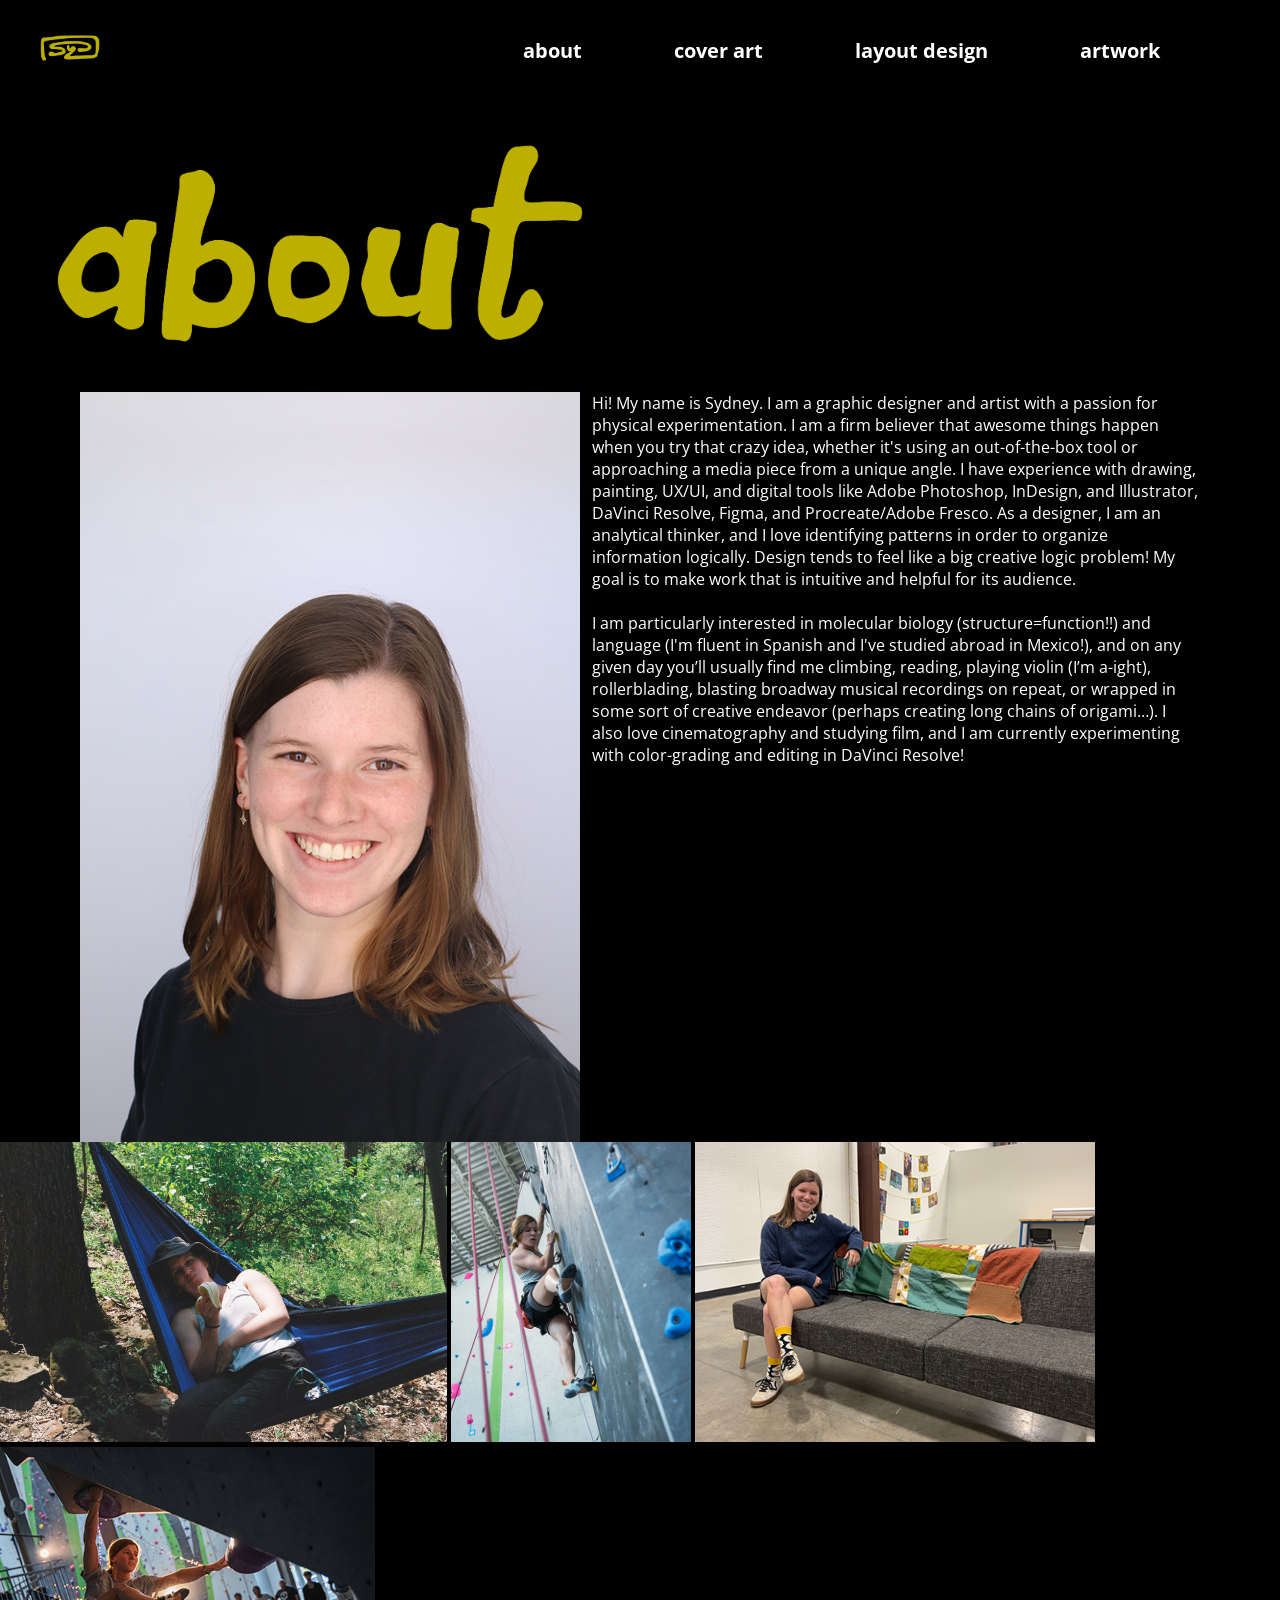
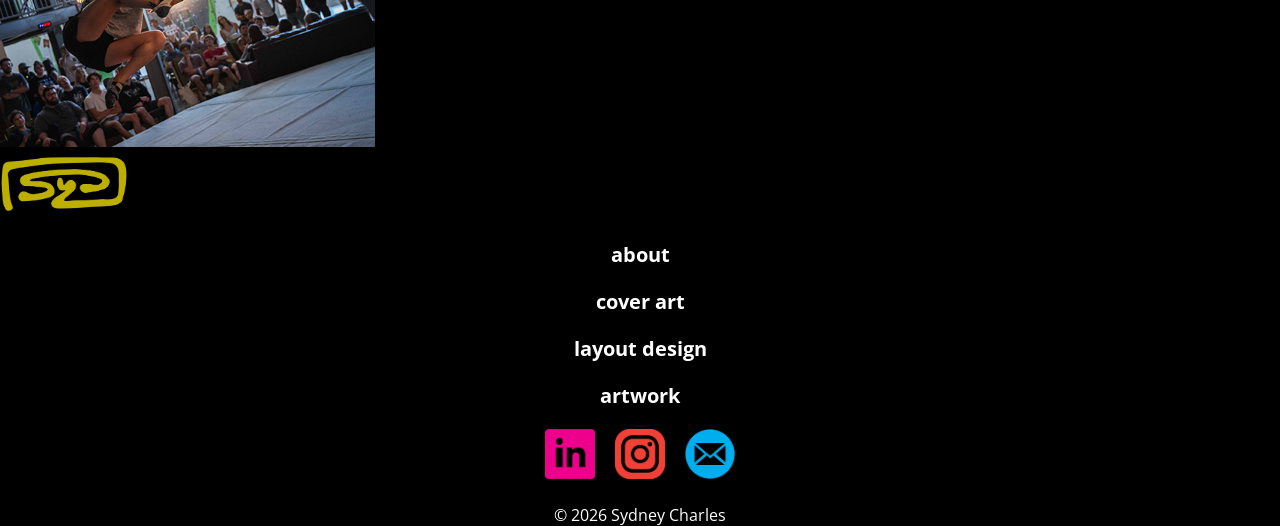
==== commit c1a33a63: "new commit" ====
--- a/about/index.html
+++ b/about/index.html
@@ -59,65 +59,64 @@
             </div>
         </div>
         <div class="aboutimagediv">
-            <img src="/assets/hammock.JPEG" class="aboutimage">
-            <img src="/assets/image_toprope.png" class="aboutimage">
-            <img src="/assets/image_meoncouch.png" class="aboutimage">
-            <img src="/assets/image_bouldering.png" class="aboutimage">
-        </div>
+                <img src="/assets/hammock.JPEG" class="aboutimage">
+                <img src="/assets/image_toprope.png" class="aboutimage">
+                <img src="/assets/image_meoncouch.png" class="aboutimage">
+                <img src="/assets/image_bouldering.png" class="aboutimage">
+            </div>
 
-        <div class="footer">
-            </br>
-            <a href="/">
-                <img src="/assets/sydlogo-char.png" class="logofooter">
-            </a>
-        </div>
-        <div class="footer">
-            <a href=" /about">
-                <p>
-                    about
+            <div class="footercontainer">
+            <div>
+                <a href="/">
+                    <img src="/assets/sydlogo-char.png" class="footerlogo">
+                </a>
+            </div>
+            <div class="footerchild">
+                <a href=" /about">
+                    <p>
+                        about
+                    </p>
+                </a>
+            </div>
+            <div class="footerchild">
+                <a href=" /coverart">
+                    <p>
+                        cover art
+                    </p>
+                </a>
+            </div>
+            <div class="footerchild">
+                <a href=" /layoutdesign">
+                    <p>
+                        layout design
+                    </p>
+                </a>
+            </div>
+            <div class="footerchild">
+                <a href=" /artwork">
+                    <p>
+                        artwork
+                    </p>
+                </a>
+            </div>
+            <div class="contacticons-container">
+                <a href="https://www.linkedin.com/in/sydney-charles-209531306/"
+                    target="_blank">
+                    <img src="/assets/linkedinlogo.png" class="contacticons-child">
+                </a>
+                <a href="https://www.instagram.com/syd_send/"
+                    target="_blank">
+                    <img src="/assets/instagramlogo.png" class="contacticons-child">
+                </a>
+                <a href="mailto:sydneykcharles@gmail.com">
+                <img src="/assets/email.png" class="contacticons-child">
+                </a>
+            </div>
+            <div>
+                <p class="blurb">
+                    © 2026 Sydney Charles
                 </p>
-            </a>
-        </div>
-        <div class="footer">
-            <a href=" /coverart">
-                <p>
-                    cover art
-                </p>
-            </a>
-        </div>
-        <div class="footer">
-            <a href=" /layoutdesign">
-                <p>
-                    layout design
-                </p>
-            </a>
-        </div>
-        <div class="footer">
-            <a href=" /artwork">
-                <p>
-                    artwork
-                    <br/>
-                    <br/>
-                </p>
-            </a>
-        </div>
-         <div class="contacticons">
-            <a href="https://www.linkedin.com/in/sydney-charles-209531306/"
-                target="_blank">
-                <img class="linkedin" src="/assets/linkedinlogo.png">
-            </a>
-            <a href="https://www.instagram.com/syd_send/"
-                target="_blank">
-                <img class="linkedin" src="/assets/instagramlogo.png">
-            </a>
-            <a href="mailto:sydneykcharles@gmail.com">
-               <img class="linkedin" src="/assets/email.png">
-            </a>
-        </div>
-        <div>
-            <p class="blurb">
-                © Sydney Charles 2026
-            </p>
+            </div>
         </div>
     </body>
 </html>
--- a/style.css
+++ b/style.css
@@ -1,3 +1,5 @@
+/* GENERAL */
+
 body {
     font-family: "open sans";
     background-color: black;
@@ -17,19 +19,33 @@
     --chartreuse: #BCAF00;
 }
 
-/* image sizes */
 .threequarterwidthimage {
     max-width: 75%;
     max-height: auto;
-    margin: 0px 0px 0px 120px;
-}
+}
+
 .halfwidthimage {
     max-width: 50%;
     max-height: auto;
 }
+
 .smallimage {
     max-width: 20%;
 }
+
+.blurb {
+    color: white;
+    font-size: 16px;
+
+}
+
+.blurbtitle {
+    color: white;
+    font-size: 30px;
+    font-weight: bold;
+}
+
+/* NAVIGATION BAR */
 
 .navbardiv {
     display: flex;
@@ -121,16 +137,6 @@
         border-color:orangered
     }
 
-.blurb {
-    color: white;
-    font-size: 16px;
-
-}
-.blurbtitle {
-    color: white;
-    font-size: 30px;
-    font-weight: bold;
-}
 
 .blurbcontainer {
     display: flex;
@@ -140,16 +146,22 @@
     .blurbchild {
         display: flex;
         flex-direction: column;
-        gap: 8px;
+        gap: 20px;
     }
     @media screen and (min-width:320px) {
         .blurbcontainer {
             display: flex;
             flex-direction: row;
-            gap: 1rem;
-            margin: 60px 0px 60px 0px;
-        }
-    }
+            gap: 4rem;
+            margin: 100px 120px;
+        }
+    }
+
+.homeline {
+    border: none;
+    background-color: #BCAF00;
+    width: 6px;
+}
 
 .quote {
     color: white;
@@ -158,30 +170,49 @@
     margin: 10rem 0rem;
     text-align: center;
 }
-
-.logofooter {
-        max-width: 15%;
-        margin: 0px 0px 0px 0px
-    }
-.footer {
-    text-align: center;
-    color: white;
-    font-size: 20px;
-    padding: 10px 0px;
-    font-weight: bold;
-}
-    .footer:hover {
-        color: var(--chartreuse);
-        cursor:pointer;
-    }
-    .footer:active {
-        color: orangered;
-    }
-
-.linkedin {
-    max-width: 10%;
-    padding:20px 20px;
-}
+    .yellowtext {
+        color:#BCAF00;
+    }
+
+.footercontainer {
+    display: flex;
+    flex-direction: column;
+    justify-content: space-between;
+    align-items: center;
+    gap: 20px;
+}
+    .footerlogocontainer { /*WHAT THE HELL WHY CAN'T I CENTER THE LOGO. ADSKLGJALSDJGOARG */
+        display: flex;
+        flex-direction: row;
+        justify-content: center;
+    }
+        .footerlogo {
+            max-width: 10%;
+        }
+        
+    .footerchild {
+        color: white;
+        font-size: 20px;
+        font-weight: bold;
+    }
+        .footerchild:hover {
+            color: var(--chartreuse);
+            cursor:pointer;
+        }
+        .footerchild:active {
+            color: orangered;
+        }
+
+    .contacticons-container {
+        display:flex;
+        flex-direction: row;
+        justify-content: space-between;
+        align-items: center;
+        gap: 20px;
+    }
+    .contacticons-child {
+        max-width: 50px;
+    }
 
 /* ABOUT */
 
@@ -267,13 +298,15 @@
 
 /* LAYOUT DESIGN */
 
-.menudiv {
+.menucontainer {
     display: flex;
     flex-direction: column;
-    justify-content: flex-start;
+    justify-content: start;
+    align-items: center;
+    max-width: 80%;
+    align-content: center;
 }
     .menutext {
-        display: flex;
     }
 
 .possumdiv {
@@ -332,6 +365,13 @@
     max-width: 500px;
     }
 
+.collagediv {
+    margin: 0px 0px 0px 120px;
+}
+    .collage {
+    max-height: 500px;
+    }
+
 .drawingimagediv {
     margin: 0px 0px 0px 120px;
 }
@@ -342,19 +382,3 @@
 .origamipainting {
     margin: 0px 0px 0px 120px;
 }
-
-.collage {
-    max-height: 500px;
-}
-
-.collagediv {
-    margin: 0px 0px 0px 120px;
-}
-
-.contacticons {
-    margin: 0px 0px 0px 638px;
-}
-
-.gap {
-    margin: 120px 0px;
-}
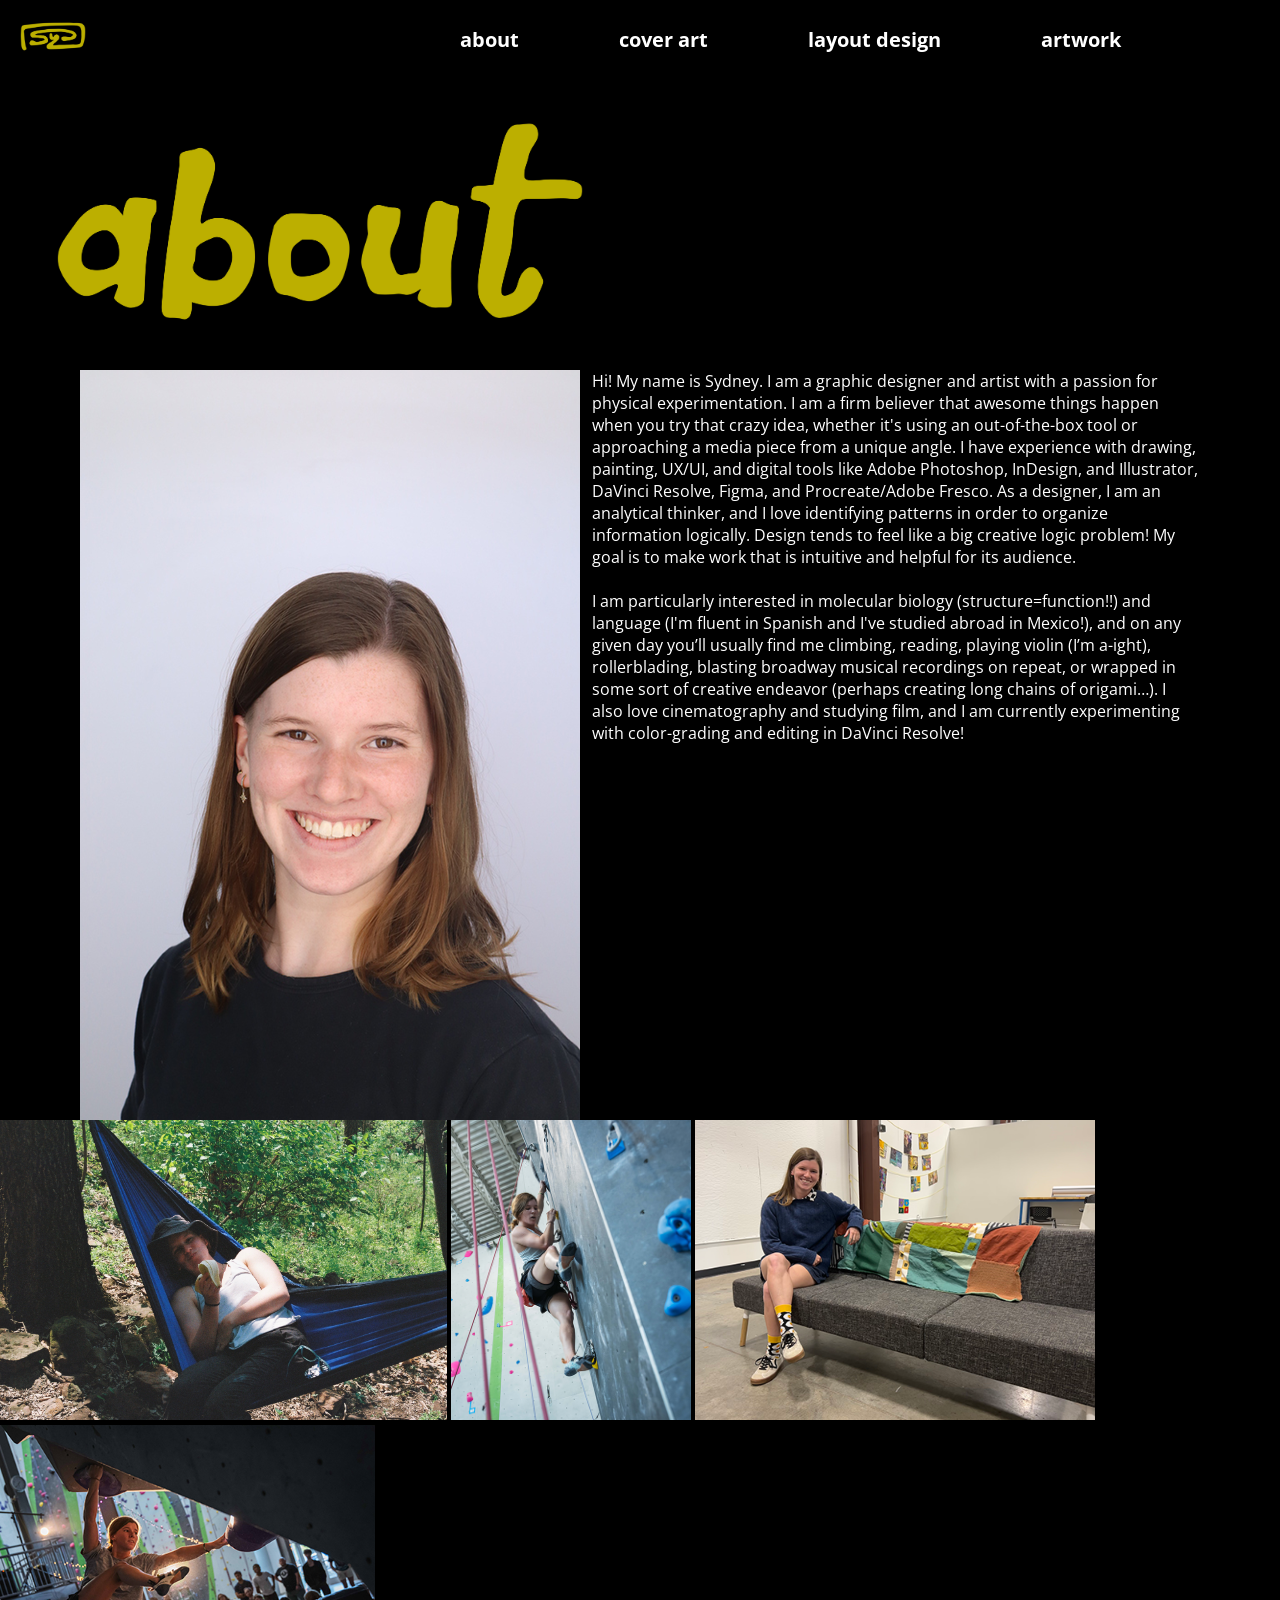
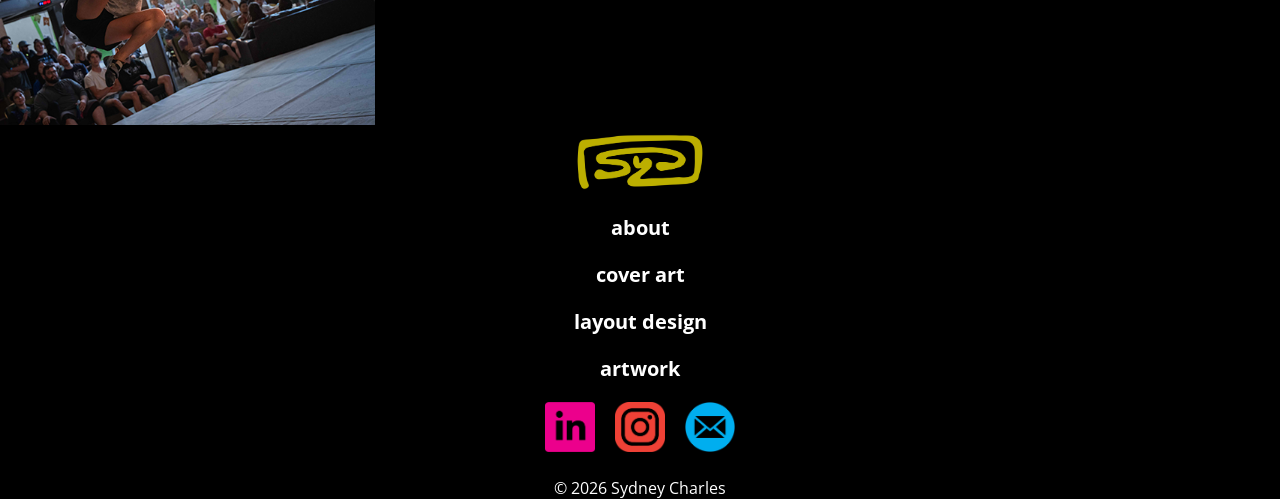
==== commit 0a1624ed: "new commit" ====
--- a/about/index.html
+++ b/about/index.html
@@ -65,12 +65,12 @@
                 <img src="/assets/image_bouldering.png" class="aboutimage">
             </div>
 
-            <div class="footercontainer">
-            <div>
-                <a href="/">
-                    <img src="/assets/sydlogo-char.png" class="footerlogo">
-                </a>
-            </div>
+        <div class="footercontainer">
+
+            <a href="/" class="footerlogocontainer">
+                <img src="/assets/sydlogo-char.png" class="footerlogo">
+            </a>
+            
             <div class="footerchild">
                 <a href=" /about">
                     <p>
--- a/style.css
+++ b/style.css
@@ -50,29 +50,25 @@
 .navbardiv {
     display: flex;
     flex-direction: row;
-    justify-content: right;
-    align-items: center;
-    height: 100px;
-    margin: 0px 80px 0px 0px;
+    justify-content: space-between;
+    align-items: center;
+    padding: 20px;
     }
     .navbar {
         display: flex;
         flex-direction: row;
-        justify-content: right;
         align-items: center;
-        gap: 12px;
-        min-width: 800px;
+        gap: 100px;
+        min-width:800px;
     }
     .logo {
         max-width: 15%;
-        margin: 40px;
     }
     .navbarbutton {
         color:white;
         font-size: 20px;
         font-weight: bold;
         font-family: "open sans";
-        padding: 40px;
     }
         .navbarbutton:hover {
             color: var(--chartreuse);
@@ -167,21 +163,22 @@
     color: white;
     background-color: black;
     font-size: 50px;
-    margin: 10rem 0rem;
+    padding: 10rem 0rem;
     text-align: center;
 }
     .yellowtext {
         color:#BCAF00;
     }
 
+
 .footercontainer {
     display: flex;
     flex-direction: column;
-    justify-content: space-between;
+    justify-content: center;
     align-items: center;
     gap: 20px;
 }
-    .footerlogocontainer { /*WHAT THE HELL WHY CAN'T I CENTER THE LOGO. ADSKLGJALSDJGOARG */
+    .footerlogocontainer {
         display: flex;
         flex-direction: row;
         justify-content: center;
@@ -189,19 +186,33 @@
         .footerlogo {
             max-width: 10%;
         }
-        
-    .footerchild {
-        color: white;
-        font-size: 20px;
-        font-weight: bold;
-    }
-        .footerchild:hover {
-            color: var(--chartreuse);
-            cursor:pointer;
-        }
-        .footerchild:active {
-            color: orangered;
-        }
+
+    .footerchildren {
+        display:flex;
+        flex-direction: column;
+        align-items: center;
+        gap: 20px;
+    }
+        @media screen and (min-width:320px) {
+        .footerchildren {
+            display: flex;
+            flex-direction: row;
+            justify-content: center;
+            gap: 30px;
+            }
+        }
+            .footerchild {
+                color: white;
+                font-size: 20px;
+                font-weight: bold;
+            }
+                .footerchild:hover {
+                    color: var(--chartreuse);
+                    cursor:pointer;
+                }
+                .footerchild:active {
+                    color: orangered;
+                }
 
     .contacticons-container {
         display:flex;
@@ -248,12 +259,12 @@
     flex-direction: row;
     align-items: center;
     gap: 60px;
-    margin: 60px 60px 60px 80px;
+    margin: 6.25%; /* 25% divided by 4 sides*/
 }
     .watertext {
         display: flex;
         flex-direction: column;
-        gap: 12px;
+        gap: 15px;
     }
     .waterimage {
         max-width: 900px;
@@ -262,14 +273,14 @@
 .algernondiv {
     display: flex;
     flex-direction: row;
-    margin: 60px 60px 60px 80px;
+    margin: 6.25%;
     gap: 60px;
     align-items: center;
 }
     .algernontext {
         display: flex;
         flex-direction: column;
-        gap: 12px;
+        gap: 15px;
     }
     .algernonimage {
         max-width: 900px;
@@ -280,12 +291,12 @@
     flex-direction: row;
     align-items: center;
     gap: 60px;
-    margin: 60px 60px 60px 80px;
+    margin: 6.25%;
 }
     .nexttonormaltext {
         display: flex;
         flex-direction: column;
-        gap: 12px;
+        gap: 15px;
     }
 
     .nexttonormalimage {
@@ -302,15 +313,109 @@
     display: flex;
     flex-direction: column;
     justify-content: start;
-    align-items: center;
-    max-width: 80%;
+    align-items: left;
     align-content: center;
-}
+    gap: 20px;
+    margin: 6.25%;
+}
+    .menuimage {
+        max-width: 85%;
+    }
     .menutext {
+        display: flex;
+        flex-direction: column;
+        max-width: 60%;
+    }
+
+.bananadiv {
+    display: flex;
+    flex-direction: column;
+    align-items: end;
+    margin: 6.25%;
+}
+    .banana-row1 {
+        display: flex;
+        flex-direction: row;
+        align-items: center;
+    }
+        .bananatext{
+            display:flex;
+            flex-direction: column;
+            align-items: start;
+            gap: 15px;
+            margin: 0px 60px 0px 0px;
+        }
+
+    .banana-row2 {
+        display: flex;
+        flex-direction: row;
+    }
+    
+    .bananaimage {
+        max-height: 500px;
+    }
+
+.fablecontainer {
+    display: flex;
+    flex-direction: row;
+    align-items: center;
+    gap: 20px;
+    margin: 6.25%;
+}
+
+    .fableimages {
+        display: flex;
+        flex-direction: column;
+        gap: 20px;
+    }
+        .fableimage {
+            max-width: 800px;
+        }
+
+    .fabletext {
+        display: flex;
+        flex-direction: column;
+    }
+        .fableblurb {
+            color: white;
+            background-color: black;
+            font-size: 16px;
+        }
+        .fableblurbtitle {
+            color: var(--chartreuse);
+            background-color: black;
+            font-size: 30px;
+            font-weight: bold;
+        }
+.myspotcontainer{
+    display: flex;
+    flex-direction: row;
+    align-items: center;
+    gap: 20px;
+    margin: 6.25%;
+}
+    .myspotimage {
+        max-width: 800px;
+    }
+    .myspottext {
+        display: flex;
+        flex-direction: column;
+    }
+
+/* ARTWORK */
+
+.theaterdiv {
+    margin: 0px 0px 0px 120px;
+}
+    .theater {
+        max-height: 500px;
+    }
+    .theaterpres {
+    max-width: 500px;
     }
 
 .possumdiv {
-    margin: 0px 0px 0px 120px;
+margin: 0px 0px 0px 120px;
 }
     .possumicon {
         max-height: 180px;
@@ -319,52 +424,6 @@
         max-height: 500px;
     }
 
-.bananasdiv {
-    margin: 0px 0px 0px 120px  
-}
-    .bananas {
-        max-height: 600px;
-    }
-
-.fableimage {
-    max-width: 50%;
-    margin: 0px 0px 0px 120px;
-}
-
-.fable {
-    background-color: black;
-    padding: 0px 0px 0px 0px;
-}
-
-.fableblurb {
-    color: white;
-    background-color: black;
-    font-size: 16px;
-    width: 50%;
-    margin: 20px 0px 0px 120px;
-    padding: 0px 0px 60px 0px
-}
-
-.fableblurbtitle {
-    color: var(--chartreuse);
-    background-color: black;
-    font-size: 30px;
-    margin: 30px 0px 0px 120px;
-    font-weight: bold;
-}
-
-/* ARTWORK */
-
-.theaterdiv {
-    margin: 0px 0px 0px 120px;
-}
-    .theater {
-        max-height: 500px;
-    }
-    .theaterpres {
-    max-width: 500px;
-    }
-
 .collagediv {
     margin: 0px 0px 0px 120px;
 }
